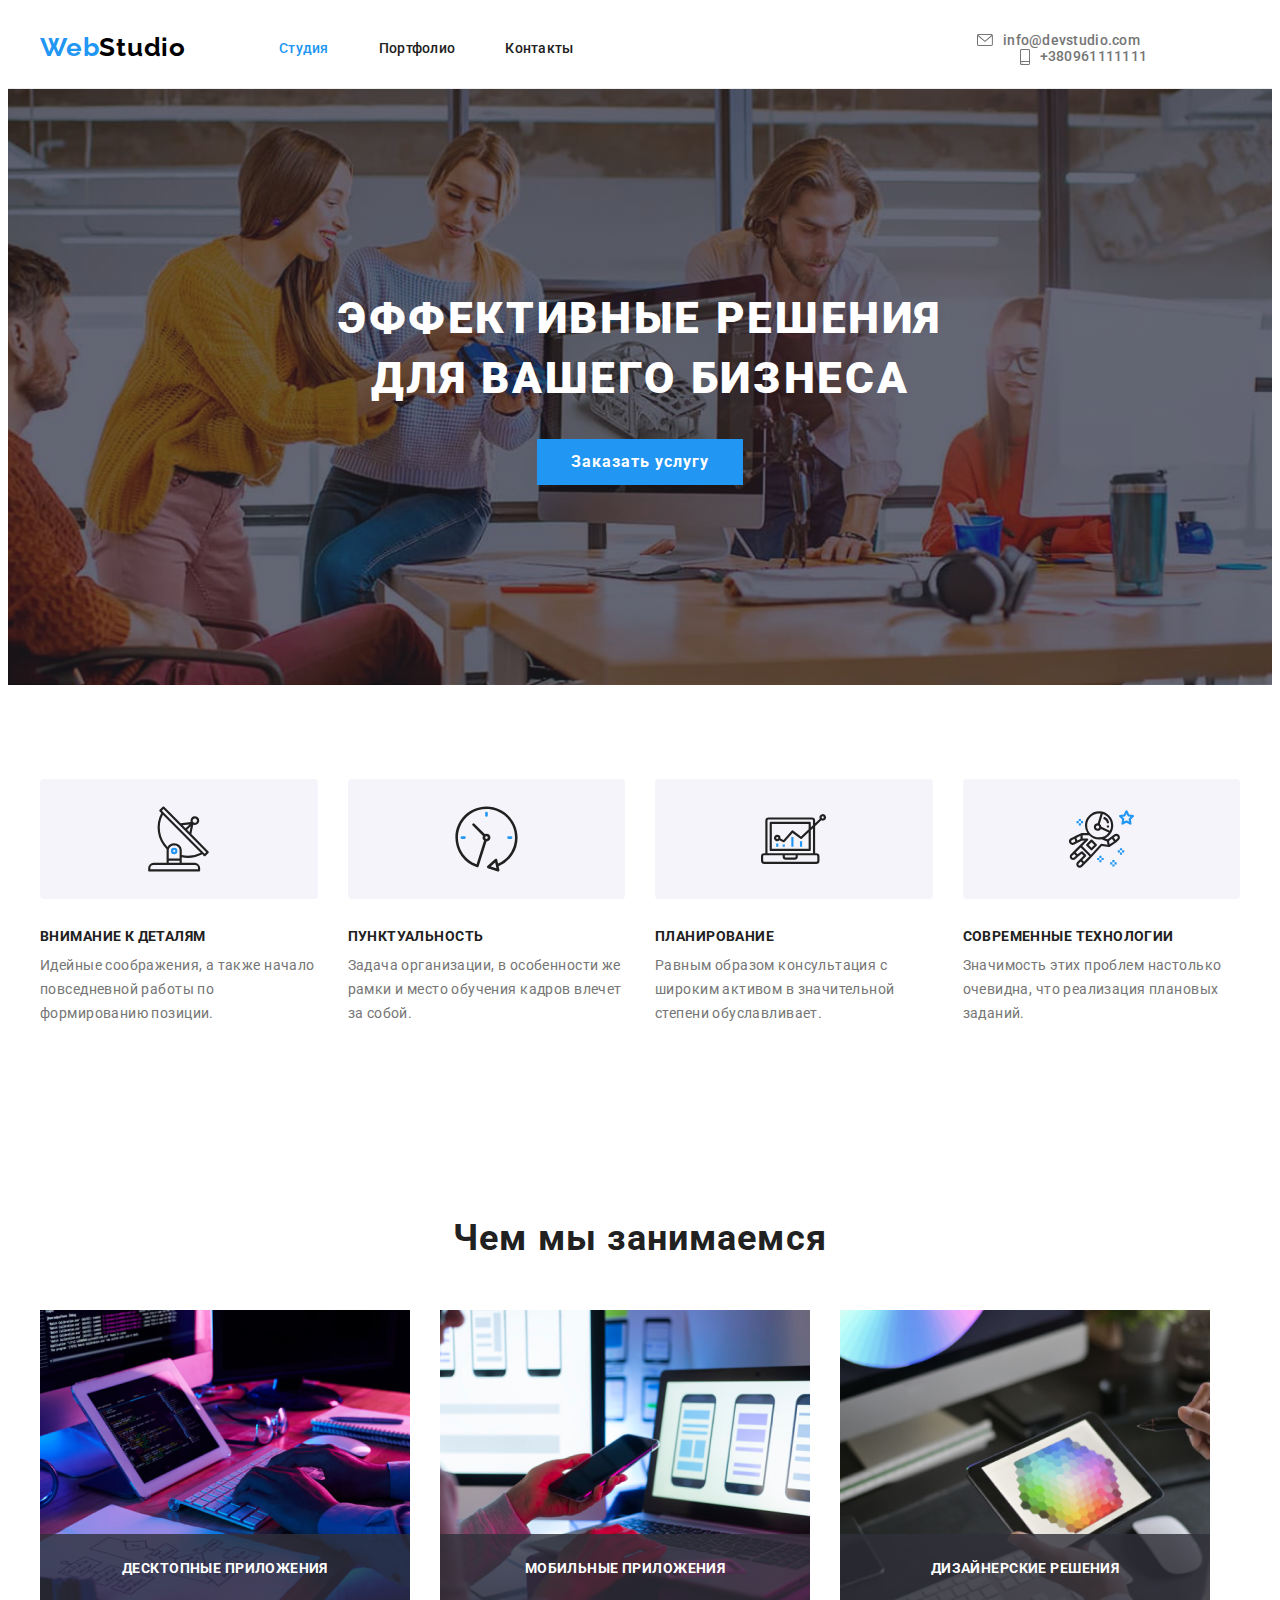
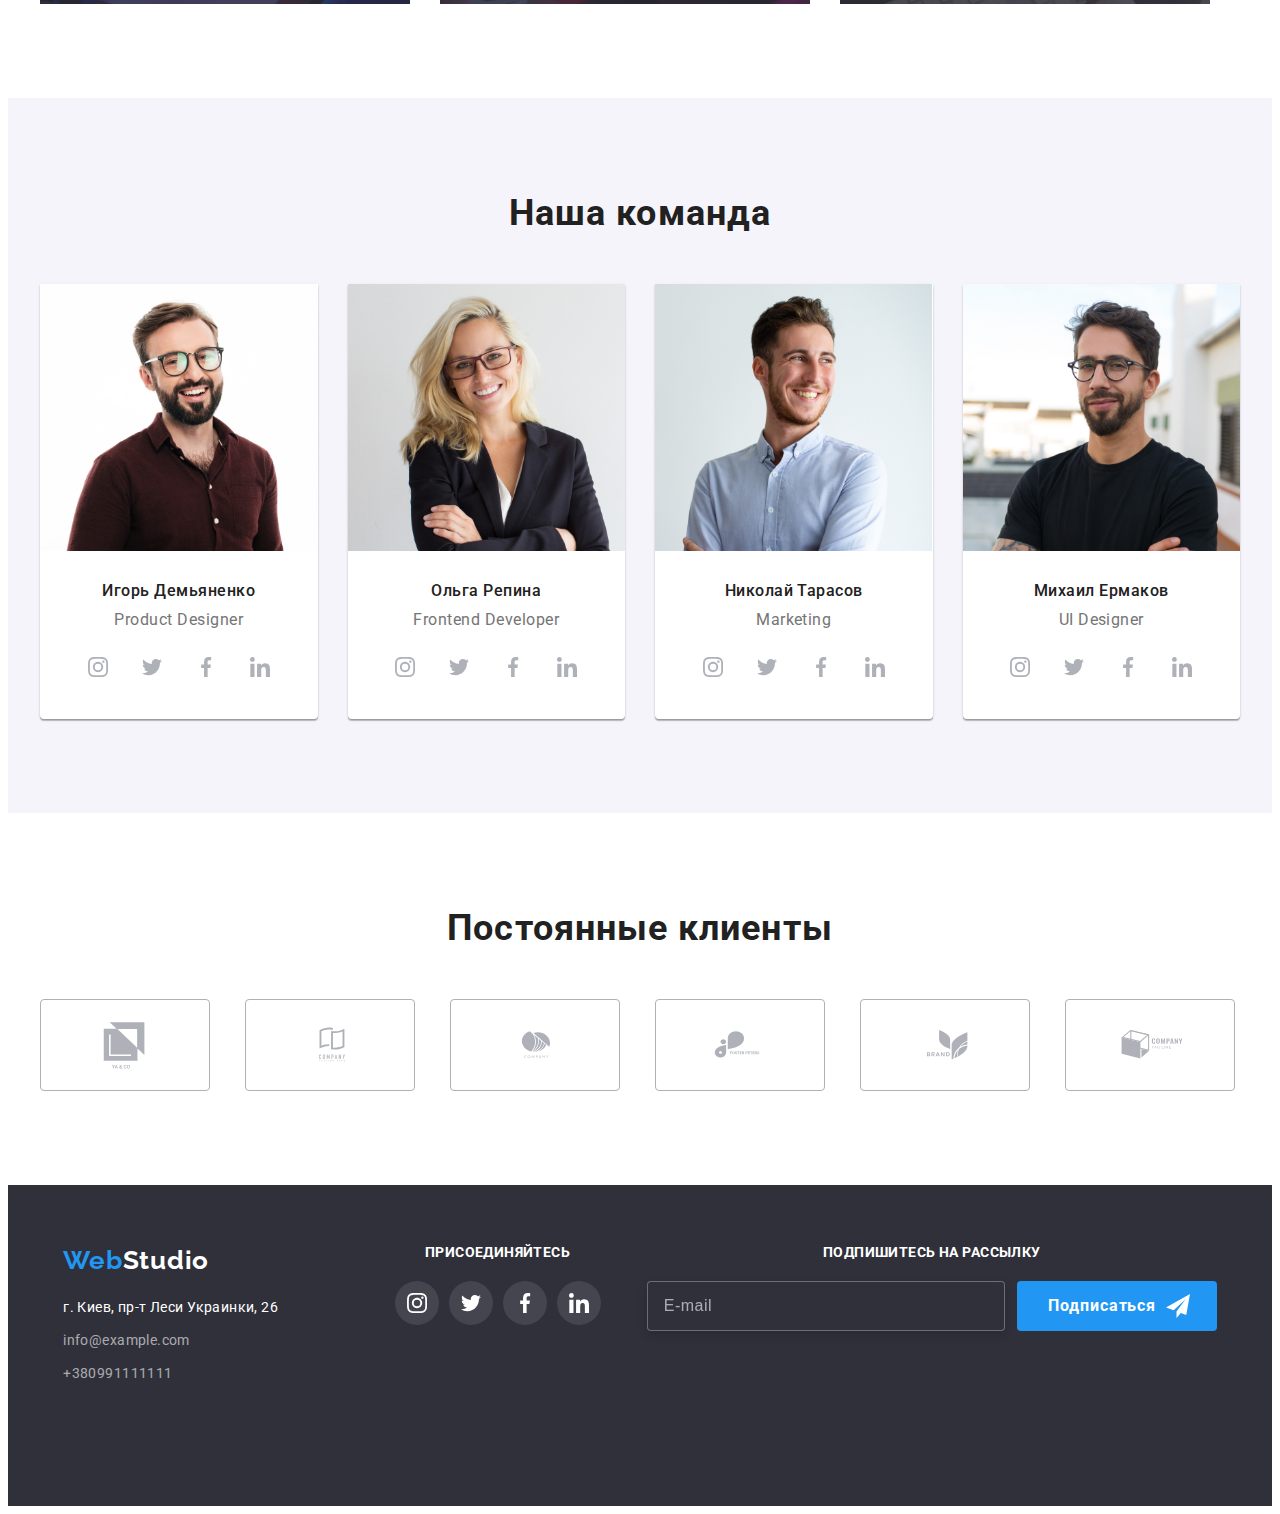
==== index.html @ e8d67838 "Оформлення 8 ДЗ" ====
<!DOCTYPE html>
<html lang="ru">
  <head>
    <meta charset="UTF-8" />
    <meta name="viewport" content="width=device-width, initial-scale=1.0" />
    <meta http-equiv="X-UA-Compatible" content="IE=edge" />
    <meta name="viewport" content="width=device-width, initial-scale=1.0" />
    <title>Document</title>
    <link rel="preconnect" href="https://fonts.googleapis.com" />
    <link rel="preconnect" href="https://fonts.gstatic.com" crossorigin />
    <link
      href="https://fonts.googleapis.com/css2?family=Raleway:wght@700&family=Roboto:wght@500;700;900&display=swap"
      rel="stylesheet"
    />
    <link
      rel="stylesheet"
      href="https://cdnjs.cloudflare.com/ajax/libs/modern-normalize/1.1.0/modern-normalize.min.css"
      integrity="sha512-wpPYUAdjBVSE4KJnH1VR1HeZfpl1ub8YT/NKx4PuQ5NmX2tKuGu6U/JRp5y+Y8XG2tV+wKQpNHVUX03MfMFn9Q=="
      crossorigin="anonymous"
      referrerpolicy="no-referrer"
    />
    <link rel="stylesheet" href="./css/main.min.css" />
  </head>
  <body>
    <!----------------Основная навигация----------------->
    <header class="header">
      <div class="container header__container">
        <nav class="header-navigation">
          <a href="/" class="header-logo"
            >Web<span class="studio-nav">Studio</span></a
          >
          <ul class="list header-list">
            <li class="header-list__item">
              <a class="link header-list__link current" href="./index.html"
                >Студия</a
              >
            </li>
            <li class="header-list__item">
              <a class="link header-list__link" href="./portfolio.html"
                >Портфолио</a
              >
            </li>
            <li class="header-list__item">
              <a class="link header-list__link" href="">Контакты</a>
            </li>
          </ul>
        </nav>
        <ul class="list nav-list">
          <li class="nav-list__item">
            <a class="link nav-list__mail" href="tel:info@devstudio.com">
              <svg class="nav-list__icon" width="16" height="12">
                <use href="./images/icons.svg#icon-envelope"></use>
              </svg>
              info@devstudio.com
            </a>
          </li>
          <li class="nav-list__item">
            <a class="link nav-list__tel" href="mailto:+380961111111">
              <svg class="nav-list__icon" width="10" height="16">
                <use href="./images/icons.svg#icon-smartphone"></use>
              </svg>
              +380961111111</a
            >
          </li>
        </ul>
        <button type="button" class="menu-open__button">
          <svg class="menu__icon" width="40" height="40">
            <use href="./images/icons.svg#icon-menu"></use>
          </svg>
        </button>
      </div>
      <div class="mob-menu is-hidden">
        <div class="container">
          <div class="mob-menu-top">
            <button type="button" class="menu-close__button">
              <svg class="menu-close__icon" width="40" height="40">
                <use href="./images/icons.svg#icon-close"></use>
              </svg>
            </button>
            <ul class="list mob-menu-list">
              <li class="mob-menu__item">
                <a class="link mob-menu__link" href="./index.html">Студия</a>
              </li>
              <li class="mob-menu__item">
                <a class="link mob-menu__link" href="./portfolio.html"
                  >Портфолио</a
                >
              </li>
              <li class="mob-menu__item">
                <a class="link mob-menu__link" href="">Контакты</a>
              </li>
            </ul>
          </div>
          <div class="mob-menu-bottom">
            <ul class="list mob-menu-nav-list">
              <li class="mob-menu-nav__item">
                <a class="link mob-menu-nav__tel" href="mailto:+380961111111">
                  +380961111111</a
                >
              </li>
              <li class="mob-menu-nav__item">
                <a
                  class="link mob-menu-nav__mail"
                  href="tel:info@devstudio.com"
                >
                  info@devstudio.com
                </a>
              </li>
            </ul>
            <ul class="list mob-menu-social-list">
              <li class="mob-menu-social__item">
                <a href="" class="link mob-menu-social__link">Instagram</a>
              </li>
              <li class="mob-menu-social__item">
                <a href="" class="link mob-menu-social__link">Twitter</a>
              </li>
              <li class="mob-menu-social__item">
                <a href="" class="link mob-menu-social__link">Facebook</a>
              </li>
              <li class="mob-menu-social__item">
                <a href="" class="link mob-menu-social__link">LinkedIn</a>
              </li>
            </ul>
          </div>
        </div>
      </div>
    </header>
    <main>
      <!--------------------Первая секция-------------->
      <section class="hero">
        <div class="hero-back__container container">
          <h1 class="hero__title">
            Эффективные решения<br />
            для вашего бизнеса
          </h1>
          <button class="hero__button button" type="button" data-modal-open>
            Заказать услугу
          </button>
        </div>
      </section>
      <!-----------------Вторая секция-------------->
      <section class="features">
        <div class="container features__container">
          <h2 class="visually-hidden">Особенности</h2>
          <ul class="features-list list">
            <li class="features-list__item">
              <div class="features-list__icon-box">
                <svg class="features-list__icon" width="65" height="70">
                  <use href="./images/icons.svg#icon-antenna"></use>
                </svg>
              </div>
              <h3 class="features__title">Внимание к деталям</h3>
              <p class="features__after-title">
                Идейные соображения, а также начало повседневной работы по
                формированию позиции.
              </p>
            </li>
            <li class="features-list__item">
              <div class="features-list__icon-box">
                <svg class="features-list__icon" width="65" height="70">
                  <use href="./images/icons.svg#icon-clock"></use>
                </svg>
              </div>
              <h3 class="features__title">Пунктуальность</h3>
              <p class="features__after-title">
                Задача организации, в особенности же рамки и место обучения
                кадров влечет за собой.
              </p>
            </li>
            <li class="features-list__item">
              <div class="features-list__icon-box">
                <svg class="features-list__icon" width="65" height="70">
                  <use href="./images/icons.svg#icon-diagram"></use>
                </svg>
              </div>
              <h3 class="features__title">Планирование</h3>
              <p class="features__after-title">
                Равным образом консультация с широким активом в значительной
                степени обуславливает.
              </p>
            </li>
            <li class="features-list__item">
              <div class="features-list__icon-box">
                <svg class="features-list__icon" width="65" height="70">
                  <use href="./images/icons.svg#icon-astronaut"></use>
                </svg>
              </div>
              <h3 class="features__title">Современные технологии</h3>
              <p class="features__after-title">
                Значимость этих проблем настолько очевидна, что реализация
                плановых заданий.
              </p>
            </li>
          </ul>
        </div>
      </section>
      <!------------------Третья секция------------->
      <section class="about">
        <div class="container about__container">
          <h2 class="about__title">Чем мы занимаемся</h2>
          <ul class="about-list list">
            <li class="about-list__item">
              <div class="about-list__box">
                <img src="./images/box1.png" alt="пишет код" width="370" />
                <h3 class="about-list__text">Десктопные приложения</h3>
              </div>
            </li>
            <li class="about-list__item">
              <div class="about-list__box">
                <img
                  src="./images/box2.png"
                  alt="мобильное приложение"
                  width="370"
                />
                <h3 class="about-list__text">Мобильные приложения</h3>
              </div>
            </li>
            <li class="about-list__item">
              <div class="about-list__box">
                <img
                  src="./images/box3.png"
                  alt="цветовое оформление"
                  width="370"
                />
                <h3 class="about-list__text">Дизайнерские решения</h3>
              </div>
            </li>
          </ul>
        </div>
      </section>
      <!---------------------Команда------------------->
      <section class="team">
        <div class="container team__container">
          <h2 class="team__title">Наша команда</h2>
          <ul class="team-list list">
            <li class="team-list__item">
              <picture>
                <source
                  srcset="./images/img.jpg 1x, ./images/team/img_2x.jpg 2x"
                  media="(min-width: 1200px)"
                />
                <source
                  srcset="
                    ./images/team/img_tab.jpg    1x,
                    ./images/team/img_tab_2x.jpg 2x
                  "
                  media="(min-width: 768px)"
                />
                <source
                  srcset="
                    ./images/team/img_mob.jpg    1x,
                    ./images/team/img_mob_2x.jpg 2x
                  "
                  media="(min-width: 320px)"
                />
                <img src="./images/img.jpg" alt="Игорь" />
              </picture>
              <h3 class="team-list__title">Игорь Демьяненко</h3>
              <p class="team-list__after-title">Product Designer</p>
              <ul class="team-list__social-list social-list list">
                <li class="social-list__item">
                  <a href="" class="social-list__link">
                    <svg class="social-list__icon" width="20" height="20">
                      <use href="./images/icons.svg#icon-instagram"></use>
                    </svg>
                  </a>
                </li>
                <li class="social-list__item">
                  <a href="" class="social-list__link">
                    <svg class="social-list__icon" width="20" height="20">
                      <use href="./images/icons.svg#icon-twitter"></use>
                    </svg>
                  </a>
                </li>
                <li class="social-list__item">
                  <a href="" class="social-list__link">
                    <svg class="social-list__icon" width="20" height="20">
                      <use href="./images/icons.svg#icon-facebook"></use>
                    </svg>
                  </a>
                </li>
                <li class="social-list__item">
                  <a href="" class="social-list__link">
                    <svg class="social-list__icon" width="20" height="20">
                      <use href="./images/icons.svg#icon-linkedin"></use>
                    </svg>
                  </a>
                </li>
              </ul>
            </li>
            <li class="team-list__item">
              <picture>
                <source
                  srcset="./images/img1.jpg 1x, ./images/team/img1_2x.jpg 2x"
                  media="(min-width: 1200px)"
                />
                <source
                  srcset="
                    ./images/team/img1_tab.jpg    1x,
                    ./images/team/img1_tab_2x.jpg 2x
                  "
                  media="(min-width: 768px)"
                />
                <source
                  srcset="
                    ./images/team/img1_mob.jpg    1x,
                    ./images/team/img1_mob_2x.jpg 2x
                  "
                  media="(min-width: 320px)"
                />
                <img src="./images/img1.jpg" alt="Ольга" />
              </picture>
              <h3 class="team-list__title">Ольга Репина</h3>
              <p class="team-list__after-title">Frontend Developer</p>
              <ul class="team-list__social-list social-list list">
                <li class="social-list__item">
                  <a href="" class="social-list__link">
                    <svg class="social-list__icon" width="20" height="20">
                      <use href="./images/icons.svg#icon-instagram"></use>
                    </svg>
                  </a>
                </li>
                <li class="social-list__item">
                  <a href="" class="social-list__link">
                    <svg class="social-list__icon" width="20" height="20">
                      <use href="./images/icons.svg#icon-twitter"></use>
                    </svg>
                  </a>
                </li>
                <li class="social-list__item">
                  <a href="" class="social-list__link">
                    <svg class="social-list__icon" width="20" height="20">
                      <use href="./images/icons.svg#icon-facebook"></use>
                    </svg>
                  </a>
                </li>
                <li class="social-list__item">
                  <a href="" class="social-list__link">
                    <svg class="social-list__icon" width="20" height="20">
                      <use href="./images/icons.svg#icon-linkedin"></use>
                    </svg>
                  </a>
                </li>
              </ul>
            </li>
            <li class="team-list__item">
              <picture>
                <source
                  srcset="./images/img2.jpg 1x, ./images/team/img2_2x.jpg 2x"
                  media="(min-width: 1200px)"
                />
                <source
                  srcset="
                    ./images/team/img2_tab.jpg    1x,
                    ./images/team/img2_tab_2x.jpg 2x
                  "
                  media="(min-width: 768px)"
                />
                <source
                  srcset="
                    ./images/team/img2_mob.jpg    1x,
                    ./images/team/img2_mob_2x.jpg 2x
                  "
                  media="(min-width: 320px)"
                />
                <img src="./images/img2.jpg" alt="Николай" />
              </picture>
              <h3 class="team-list__title">Николай Тарасов</h3>
              <p class="team-list__after-title">Marketing</p>
              <ul class="team-list__social-list social-list list">
                <li class="social-list__item">
                  <a href="" class="social-list__link">
                    <svg class="social-list__icon" width="20" height="20">
                      <use href="./images/icons.svg#icon-instagram"></use>
                    </svg>
                  </a>
                </li>
                <li class="social-list__item">
                  <a href="" class="social-list__link">
                    <svg class="social-list__icon" width="20" height="20">
                      <use href="./images/icons.svg#icon-twitter"></use>
                    </svg>
                  </a>
                </li>
                <li class="social-list__item">
                  <a href="" class="social-list__link">
                    <svg class="social-list__icon" width="20" height="20">
                      <use href="./images/icons.svg#icon-facebook"></use>
                    </svg>
                  </a>
                </li>
                <li class="social-list__item">
                  <a href="" class="social-list__link">
                    <svg class="social-list__icon" width="20" height="20">
                      <use href="./images/icons.svg#icon-linkedin"></use>
                    </svg>
                  </a>
                </li>
              </ul>
            </li>
            <li class="team-list__item">
              <picture>
                <source
                  srcset="./images/img3.jpg 1x, ./images/team/img3_2x.jpg 2x"
                  media="(min-width: 1200px)"
                />
                <source
                  srcset="
                    ./images/team/img3_tab.jpg    1x,
                    ./images/team/img3_tab_2x.jpg 2x
                  "
                  media="(min-width: 768px)"
                />
                <source
                  srcset="
                    ./images/team/img3_mob.jpg    1x,
                    ./images/team/img3_mob_2x.jpg 2x
                  "
                  media="(min-width: 320px)"
                />
                <img src="./images/img3.jpg" alt="Михаил" />
              </picture>
              <h3 class="team-list__title">Михаил Ермаков</h3>
              <p class="team-list__after-title">UI Designer</p>
              <ul class="team-list__social-list social-list list">
                <li class="social-list__item">
                  <a href="" class="social-list__link">
                    <svg class="social-list__icon" width="20" height="20">
                      <use href="./images/icons.svg#icon-instagram"></use>
                    </svg>
                  </a>
                </li>
                <li class="social-list__item">
                  <a href="" class="social-list__link">
                    <svg class="social-list__icon" width="20" height="20">
                      <use href="./images/icons.svg#icon-twitter"></use>
                    </svg>
                  </a>
                </li>
                <li class="social-list__item">
                  <a href="" class="social-list__link">
                    <svg class="social-list__icon" width="20" height="20">
                      <use href="./images/icons.svg#icon-facebook"></use>
                    </svg>
                  </a>
                </li>
                <li class="social-list__item">
                  <a href="" class="social-list__link">
                    <svg class="social-list__icon" width="20" height="20">
                      <use href="./images/icons.svg#icon-linkedin"></use>
                    </svg>
                  </a>
                </li>
              </ul>
            </li>
          </ul>
        </div>
      </section>
    </main>
    <!------------------------Клиенты---------------------->
    <section class="clients">
      <div class="container clients__container">
        <h2 class="title clients__title">Постоянные клиенты</h2>
        <ul class="clients-list list">
          <li class="clients-list__item">
            <a href="" class="clients-list__link">
              <svg class="clients-list__icon" width="106px" height="60px">
                <use href="./images/icons.svg#icon-client-1"></use>
              </svg>
            </a>
          </li>
          <li class="clients-list__item">
            <a href="" class="clients-list__link">
              <svg class="clients-list__icon" width="106px" height="60px">
                <use href="./images/icons.svg#icon-client-2"></use>
              </svg>
            </a>
          </li>
          <li class="clients-list__item">
            <a href="" class="clients-list__link">
              <svg class="clients-list__icon" width="106px" height="60px">
                <use href="./images/icons.svg#icon-client-3"></use>
              </svg>
            </a>
          </li>
          <li class="clients-list__item">
            <a href="" class="clients-list__link">
              <svg class="clients-list__icon" width="106px" height="60px">
                <use href="./images/icons.svg#icon-client-4"></use>
              </svg>
            </a>
          </li>
          <li class="clients-list__item">
            <a href="" class="clients-list__link">
              <svg class="clients-list__icon" width="106px" height="60px">
                <use href="./images/icons.svg#icon-client-5"></use>
              </svg>
            </a>
          </li>
          <li class="clients-list__item">
            <a href="" class="clients-list__link">
              <svg class="clients-list__icon" width="106px" height="60px">
                <use href="./images/icons.svg#icon-client-6"></use>
              </svg>
            </a>
          </li>
        </ul>
      </div>
    </section>
    <!----------------------Адресс------------------------>
    <footer class="footer">
      <div class="container footer__container">
        <div class="address-box">
          <a href="/" class="footer-logo"
            >Web<span class="footer-studio">Studio</span></a
          >
          <address class="footer-address">
            <ul class="footer-list list">
              <li class="footer-list__item">
                <a
                  class="footer-list__address-link link"
                  href="г.Киев,пртЛесиУкраинки,26"
                >
                  г. Киев, пр-т Леси Украинки, 26</a
                >
              </li>
              <li class="footer-list__item">
                <a class="footer-list__link link" href="info@example.com"
                  >info@example.com</a
                >
              </li>
              <li class="footer-list__item">
                <a class="footer-list__link link" href="+380991111111"
                  >+380991111111</a
                >
              </li>
            </ul>
          </address>
        </div>
        <div class="join-box">
          <h2 class="join-box__title">присоединяйтесь</h2>
          <ul class="join-box-list list">
            <li class="join-box__item">
              <a href="" class="join-box__link">
                <svg class="join-box__icon" width="20" height="20">
                  <use href="./images/icons.svg#icon-instagram"></use>
                </svg>
              </a>
            </li>
            <li class="join-box__item">
              <a href="" class="join-box__link">
                <svg class="join-box__icon" width="20" height="20">
                  <use href="./images/icons.svg#icon-twitter"></use>
                </svg>
              </a>
            </li>
            <li class="join-box__item">
              <a href="" class="join-box__link">
                <svg class="join-box__icon" width="20" height="20">
                  <use href="./images/icons.svg#icon-facebook"></use>
                </svg>
              </a>
            </li>
            <li class="join-box__item">
              <a href="" class="join-box__link">
                <svg class="join-box__icon" width="20" height="20">
                  <use href="./images/icons.svg#icon-linkedin"></use>
                </svg>
              </a>
            </li>
          </ul>
        </div>
        <div class="sign-box">
          <h2 class="sign-box__title">Подпишитесь на рассылку</h2>
          <form action="#" class="sign-box__form">
            <input
              type="email"
              name="user-email"
              class="sign-box__input"
              placeholder="E-mail"
            />
            <button type="submit" class="button sign-box__button">
              Подписаться
              <svg class="sign-box__icon" width="24" height="24">
                <use href="./images/icons.svg#icon-icon-send"></use>
              </svg>
            </button>
          </form>
        </div>
      </div>
    </footer>
    <div class="backdrop is-hidden" data-modal>
      <div class="modal">
        <button type="button" class="modal-close__button" data-modal-close>
          <svg class="modal-close__icon" width="18" height="18">
            <use href="./images/icons.svg#icon-close"></use>
          </svg>
        </button>
        <p class="modal__title">Оставьте свои данные, мы вам перезвоним</p>
        <form action="#" class="modal__form">
          <div class="modal__field">
            <label for="name">Имя</label>
            <div class="modal__input-wrap">
              <input
                type="text"
                name="user-name"
                id="name"
                class="modal__input"
              />
              <svg class="modal__icon" width="18" height="18">
                <use href="./images/icons.svg#icon-person-black"></use>
              </svg>
            </div>
          </div>

          <div class="modal__field">
            <label for="tel">Телефон</label>
            <div class="modal__input-wrap">
              <input type="tel" name="user-tel" id="tel" class="modal__input" />
              <svg class="modal__icon" width="18" height="18">
                <use href="./images/icons.svg#icon-email-black"></use>
              </svg>
            </div>
          </div>

          <div class="modal__field">
            <label for="email">Почта</label>
            <div class="modal__input-wrap">
              <input
                type="email"
                name="user-email"
                id="email"
                class="modal__input"
              />
              <svg class="modal__icon" width="18" height="18">
                <use href="./images/icons.svg#icon-phone-black"></use>
              </svg>
            </div>
          </div>

          <div class="modal__field">
            <label for="comment" class="modal__text">Комментарий</label>
            <textarea
              name="comment"
              id="comment"
              class="modal__comment"
              placeholder="Введите текст"
            ></textarea>
          </div>

          <div class="policy-box">
            <input
              type="checkbox"
              name="policy"
              id="policy"
              class="policy-box__check visually-hidden"
            />
            <label for="policy" class="policy-box__text"
              ><span class="policy-box__item">
                <svg class="policy-box__icon" width="11" height="8">
                  <use href="./images/icons.svg#icon-check"></use>
                </svg>
              </span>
              Соглашаюсь с рассылкой и принимаю&nbsp;<span
                class="policy-condition"
              >
                <a href="" class="policy-box__link" target="blank">
                  Условия договора</a
                ></span
              ></label
            >
          </div>
          <button type="submit" class="button modal-send__button">
            Отправить
          </button>
        </form>
      </div>
    </div>
    <script src="./js/modal.js"></script>
    <script src="./js/menu.js"></script>
  </body>
</html>
---- css/main.min.css ----
:root{--main-title-color: #ffffff;--second-title-color: #212121;--main-text-color: #757575;--second-text-color: #2196f3;--third-text-color: rgba(255, 255, 255, 0.6);--main-btn-color: #ffffff;--second-btn-color: #212121;--header-text-color: #212121;--header-logo-text-color: #2196f3;--second-logo-text-color: #000000;--third-logo-text-color: #ffffff;--accent-color: #2196f3;--background-btn-color: #f5f4fa;--background-color: #2f303a}p,h1,h2,h3,h4,h5,h6{margin:0}ul{margin:0;padding:0}button{cursor:pointer}img{display:block;max-width:100%;height:auto}body{font-family:"Roboto", sans-serif;color:var(--main-text-color)}.list{list-style:none}.link{text-decoration:none}.container{width:100%;padding-left:15px;padding-right:15px;margin:0 auto}@media screen and (min-width: 480px){.container{width:480px}}@media screen and (min-width: 768px){.container{width:768px}}@media screen and (min-width: 1200px){.container{width:1200px}}.header{background-color:#ffffff;border-bottom:1px solid #ececec}.header-list{display:none}@media screen and (min-width: 768px){.header-list{display:flex;align-items:center}}@media screen and (min-width: 1200px){.header-list{display:flex;align-items:center}}.nav-list{display:none}@media screen and (min-width: 768px){.nav-list{display:flex;flex-direction:column;margin-right:84px}}@media screen and (min-width: 1200px){.nav-list{display:flex;align-items:center;margin-left:auto;margin-right:50px}}.header__container{display:flex;align-items:center}.header-navigation{display:flex;align-items:center}.header-logo{padding-right:93px;padding-top:24px;padding-bottom:25px}.header-logo{font-family:Raleway;font-weight:700;font-size:26px;line-height:1.19;letter-spacing:0.03em;color:var(--header-logo-text-color);text-decoration:none}.header-logo:focus,.header-logo:hover{color:var(--accent-color)}.header-list__item:not(:last-child){padding-right:50px}.studio-nav{color:var(--second-logo-text-color)}.header-list__link{position:relative;font-weight:500;font-size:14px;line-height:1.14;letter-spacing:0.02em;color:var(--header-text-color);transition:color 250ms cubic-bezier(0.4, 0, 0.2, 1)}.header-list__link:hover,.header-list__link:focus{color:var(--accent-color)}.header-list__link.current::after{content:"";position:absolute;left:0;bottom:0;margin-bottom:-32px;display:block;width:100%;height:4px;background-color:var(--accent-color);border-radius:2px;opacity:0;transition:opacity 250ms cubic-bezier(0.4, 0, 0.2, 1)}.header-list__link.current:hover::after{opacity:1}.current{color:var(--accent-color)}.current::after{color:var(--accent-color)}.nav-list__icon{fill:currentColor;margin-right:10px}.nav-list__mail{display:flex;align-items:center;padding-right:50px;font-weight:500;font-size:14px;line-height:1.33;letter-spacing:0.02em;color:var(--main-text-color);transition:color 250ms cubic-bezier(0.4, 0, 0.2, 1)}.nav-list__mail:hover,.nav-list__mail:focus{color:var(--accent-color)}.nav-list__tel{display:flex;align-items:center;font-weight:500;font-size:14px;line-height:1.14;letter-spacing:0.02em;color:var(--main-text-color);transition:color 250ms cubic-bezier(0.4, 0, 0.2, 1)}.nav-list__tel:hover,.nav-list__tel:focus{color:var(--accent-color)}.mob-menu{position:fixed;background-color:#ffffff;box-shadow:0px 4px 8px rgba(0,0,0,0.04),0px 2px 4px rgba(0,0,0,0.08),0px 1px 3px rgba(0,0,0,0.16);top:0;width:100vw;height:100vh;padding-top:21px;padding-bottom:48px;font-weight:500;font-size:40px;line-height:1.17;letter-spacing:0.02em;color:#212121}.mob-menu .container{height:100%;display:flex;flex-direction:column;justify-content:space-between}@media screen and (min-width: 768px){.mob-menu{display:none}}.menu-open__button{margin-left:auto;background-color:transparent;border:none;transition:fill 250ms cubic-bezier(0.4, 0, 0.2, 1)}.menu-open__button:hover,.menu-open__button:focus{fill:var(--accent-color)}@media screen and (min-width: 768px){.menu-open__button{display:none}}.menu-close__button{height:18.67px;display:block;margin-left:auto;margin-bottom:10px;background-color:transparent;border:none;transition:fill 250ms cubic-bezier(0.4, 0, 0.2, 1)}.menu-close__button:hover,.menu-close__button:focus{fill:var(--accent-color)}.mob-menu__item:not(:last-child){margin-bottom:32px}.mob-menu__link:active{color:var(--accent-color)}.mob-menu__link{color:currentColor;color:#212121}.mob-menu__link:hover{color:var(--accent-color)}.menu-close__icon{position:absolute;top:15px;right:15px}.mob-menu-nav__tel{font-weight:500;font-size:34px;line-height:1.17;letter-spacing:0.02em;color:var(--accent-color)}.mob-menu-nav__mail{font-weight:500;font-size:24px;line-height:1.17;letter-spacing:0.02em;color:var(--main-text-color)}.mob-menu-nav__item:not(:last-child){margin-bottom:32px}.mob-menu-social-list{display:flex}.mob-menu-social__link{font-weight:500;font-size:18px;line-height:1.22;letter-spacing:0.02em;color:var(--accent-color);border-right:1px solid rgba(33,33,33,0.2)}.hero{max-width:1600px;margin-left:auto;margin-right:auto;background-image:linear-gradient(to right, rgba(47,48,58,0.4), rgba(47,48,58,0.4)),url(../images/header/header_mob.jpg);background-repeat:no-repeat;background-position:center;background-size:cover;background-color:var(--background-color);padding-top:118px;padding-bottom:118px}@media (min-device-pixel-ratio: 2), (min-resolution: 192dpi), (min-resolution: 2dppx){.hero{background-image:linear-gradient(to right, rgba(47,48,58,0.4), rgba(47,48,58,0.4)),url(../images/header/header_mob_2x.jpg)}}@media screen and (min-width: 768px){.hero{background-image:linear-gradient(to right, rgba(47,48,58,0.4), rgba(47,48,58,0.4)),url(../images/header/header_tab.jpg)}}@media screen and (min-width: 768px) and (min-device-pixel-ratio: 2), screen and (min-width: 768px) and (min-resolution: 192dpi), screen and (min-width: 768px) and (min-resolution: 2dppx){.hero{background-image:linear-gradient(to right, rgba(47,48,58,0.4), rgba(47,48,58,0.4)),url(../images/header/header_tab_2x.jpg)}}@media screen and (min-width: 1200px){.hero{padding-top:200px;padding-bottom:200px;background-image:linear-gradient(to right, rgba(47,48,58,0.4), rgba(47,48,58,0.4)),url(../images/header/header.jpg)}}@media screen and (min-width: 1200px) and (min-device-pixel-ratio: 2), screen and (min-width: 1200px) and (min-resolution: 192dpi), screen and (min-width: 1200px) and (min-resolution: 2dppx){.hero{background-image:linear-gradient(to right, rgba(47,48,58,0.4), rgba(47,48,58,0.4)),url(../images/header/header_2x.jpg)}}.hero__title{font-weight:900;font-size:44px;line-height:1.36;text-align:center;letter-spacing:0.06em;text-transform:uppercase;color:var(--main-title-color);margin-bottom:30px;margin:0 auto;padding-bottom:30px}@media screen and (max-width: 1200px){.hero__title{font-size:26px;line-height:1.62}}.hero-back__container{max-width:1600px;margin-left:auto;margin-right:auto;text-align:center;letter-spacing:0.06em}.button{font-family:inherit;font-weight:700;font-size:16px;line-height:1.87;align-items:center;text-align:center;letter-spacing:0.06em;color:var(--main-btn-color);cursor:pointer;border-radius:4px solid var(--accent-color);border-color:transparent;padding-top:6px;padding-bottom:6px;padding-left:32px;padding-right:32px}.button:hover,.button:focus{color:var(--main-btn-color);background-color:var(--accent-color);box-shadow:0px 4px 4px rgba(0,0,0,0.15);border-radius:4px}.hero__button{color:var(--main-btn-color);background-color:var(--accent-color);border-radius:4px solid var(--accent-color)}.features{padding-top:60px;padding-bottom:60px}@media screen and (min-width: 1200px){.features{padding-top:94px;padding-bottom:94px}}.features__container{display:flex}.visually-hidden{position:absolute;overflow:hidden;clip:rect(0 0 0 0);height:1px;width:1px;margin:-1px;padding:0;border:0}.features-list{margin:0 auto}@media screen and (min-width: 768px){.features-list{display:flex;flex-wrap:wrap;margin-left:-30px}}@media screen and (min-width: 768px){.features-list__item{flex-basis:calc(100% / 2 - 30px);margin-left:30px}}@media screen and (min-width: 1200px){.features-list__item{flex-basis:calc(100% / 4 - 30px)}}.features-list__icon-box{height:120px;background-color:#f5f4fa;border-radius:4px;margin-bottom:30px;display:flex;align-items:center;justify-content:center}.features__title{font-weight:700;font-size:14px;line-height:1.14;letter-spacing:0.03em;text-transform:uppercase;color:var(--second-title-color);margin-bottom:10px}@media screen and (max-width: 480px){.features__title{justify-content:center;display:flex}}.features__after-title{display:flex;justify-content:center;height:75px;font-weight:400;font-size:14px;line-height:1.71;letter-spacing:0.03em;color:var(--main-text-color)}.about{padding-bottom:94px;padding-top:94px}@media screen and (max-width: 1199.5px){.about{display:none}}.about__title{font-weight:700;font-size:36px;line-height:1.17;text-align:center;letter-spacing:0.03em;color:var(--second-title-color);padding-bottom:50px}.about-list{display:flex}.about-list__item{display:block;max-width:100%;height:auto}.about-list__item:not(:last-child){margin-right:30px;max-width:370px}.about-list__box{position:relative}.about-list__text{position:absolute;font-weight:700;font-size:14px;line-height:1.14;text-align:center;letter-spacing:0.03em;text-transform:uppercase;color:var(--main-title-color);bottom:0;left:0;display:flex;align-items:center;justify-content:center;background:rgba(47,48,58,0.8);width:370px;height:70px}.team{background-color:#f5f4fa;padding-top:60px;padding-bottom:60px}@media screen and (min-width: 1200px){.team{padding-top:94px;padding-bottom:94px}}.team__title{font-weight:700;font-size:36px;line-height:1.17;text-align:center;letter-spacing:0.03em;color:var(--second-title-color);margin-bottom:50px}@media screen and (max-width: 1200px){.team__title{font-size:28px;line-height:1.18}}.team-list{justify-content:space-between;border-radius:0px 0px 4px 4px;margin-bottom:-30px}@media screen and (min-width: 768px){.team-list{display:flex;flex-wrap:wrap;margin-left:-30px}}.team-list__item{background-color:white;box-shadow:0px 1px 3px rgba(0,0,0,0.12),0px 1px 1px rgba(0,0,0,0.14),0px 2px 1px rgba(0,0,0,0.2);border-radius:0px 0px 4px 4px;margin-bottom:30px}@media screen and (min-width: 768px){.team-list__item{flex-basis:calc(100% / 2 - 30px);margin-left:30px}}@media screen and (min-width: 1200px){.team-list__item{flex-basis:calc(100% / 4 - 30px)}}.team-list__title{font-weight:500;font-size:16px;line-height:1.19;text-align:center;letter-spacing:0.03em;color:var(--second-title-color);padding-top:30px;padding-bottom:10px}.team-list__after-title{font-weight:400;font-size:16px;line-height:1.19;text-align:center;letter-spacing:0.03em;color:var(--main-text-color);margin-bottom:16px}.team-list__social-list{display:flex;justify-content:center;padding-bottom:30px}.social-list__item{height:44px;width:44px}.social-list__item+.social-list__item{margin-left:10px}.social-list__link{height:100%;width:100%;border-radius:50%;display:flex;align-items:center;justify-content:center;color:#afb1b8;transition:color 250ms cubic-bezier(0.4, 0, 0.2, 1),background-color 250ms cubic-bezier(0.4, 0, 0.2, 1)}.social-list__link:hover,.social-list__link:focus{background-color:var(--accent-color);color:var(--main-btn-color)}.social-list__icon{fill:currentColor}.clients{padding-top:60px;padding-bottom:60px}@media screen and (min-width: 1200px){.clients{padding-top:94px;padding-bottom:94px}}.clients__title{font-weight:700;font-size:36px;line-height:1.17;text-align:center;letter-spacing:0.03em;color:var(--second-title-color);margin-bottom:50px}@media screen and (max-width: 1200px){.clients__title{font-size:22px;line-height:1.18}}@media screen and (min-width: 320px){.clients-list{display:flex;flex-wrap:wrap;align-items:center;margin-left:-30px;margin-bottom:-30px}}@media screen and (min-width: 768px){.clients-list{display:flex;flex-wrap:wrap;align-items:center;margin-left:-30px}}@media screen and (min-width: 1200px){.clients-list{display:flex;align-items:center;justify-content:space-between;margin-left:-30px}}.clients-list__link{display:flex;height:92px;align-items:center;justify-content:center;box-sizing:border-box;border:1px solid #afb1b8;border-radius:4px;transition:border-color 250ms cubic-bezier(0.4, 0, 0.2, 1),fill 250ms cubic-bezier(0.4, 0, 0.2, 1)}.clients-list__link:hover{border-color:var(--accent-color)}@media screen and (min-width: 1200px){.clients-list__link{width:170px}}@media screen and (min-width: 320px){.clients-list__item{flex-basis:calc(100% / 2 - 30px);margin-left:30px;margin-bottom:30px}}@media screen and (min-width: 768px){.clients-list__item{flex-basis:calc(100% / 3 - 30px);margin-left:30px;margin-bottom:30px}}@media screen and (min-width: 1200px){.clients-list__item{flex-basis:calc(100% / 6 - 30px);margin-left:30px}}.clients-list__icon{fill:#afb1b8}.clients-list__link:hover .clients-list__icon{fill:var(--accent-color)}.footer{background-color:var(--background-color);padding-top:60px;padding-bottom:60px}.footer__container{display:flex;flex-direction:row;flex-wrap:wrap;justify-content:space-around;align-items:flex-start;text-align:center}.address-box{margin-right:70px;margin-bottom:60px;text-align:center}.footer-logo{display:flex;font-family:Raleway;font-weight:700;font-size:26px;line-height:1.19;letter-spacing:0.03em;color:var(--header-logo-text-color);text-decoration:none;margin-bottom:20px}.footer-logo:focus,.footer-logo:hover{color:var(--accent-color)}.footer-studio{color:var(--third-logo-text-color)}.footer-list__item:not(:last-child){margin-bottom:9px}.footer-list__address-link{display:flex;font-style:normal;font-weight:400;font-size:14px;line-height:1.71;letter-spacing:0.03em;color:var(--main-title-color);transition:color 250ms cubic-bezier(0.4, 0, 0.2, 1)}.footer-list__address-link:focus,.footer-list__address-link:hover{color:var(--accent-color)}.footer-list__link{display:flex;font-style:normal;font-weight:400;font-size:14px;line-height:1.71;letter-spacing:0.03em;color:var(--third-text-color);transition:color 250ms cubic-bezier(0.4, 0, 0.2, 1)}.footer-list__link:focus,.footer-list__link:hover{color:var(--accent-color)}.sign-box__title{font-weight:700;font-size:14px;line-height:1.14;letter-spacing:0.03em;text-transform:uppercase;color:var(--main-title-color);margin-bottom:20px}.sign-box__button{display:flex;width:200px;height:50px;background:var(--accent-color);border-radius:4px;padding-left:29px;padding-right:13px;margin-left:auto;margin-right:auto}.sign-box__button:hover,.sign-box__button:focus{box-shadow:0px 4px 4px rgba(0,0,0,0.15)}.sign-box__input{width:100%;height:50px;background:#2f303a;padding:15px 16px;margin-right:12px;margin-bottom:20px;color:rgba(255,255,255,0.3);border:1px solid rgba(255,255,255,0.3);box-sizing:border-box;filter:drop-shadow(0px 4px 4px rgba(0,0,0,0.15));border-radius:4px}.sign-box__input:focus{border-color:var(--accent-color)}@media screen and (min-width: 1200px){.sign-box__input{width:358px;margin-bottom:0}}.sign-box__form{display:flex;align-items:center;flex-wrap:wrap;align-items:center}.sign-box__input::placeholder{font-weight:400;font-size:16px;line-height:1.25;display:flex;align-items:center;letter-spacing:0.03em;color:rgba(255,255,255,0.6)}.sign-box__icon{margin-left:10px}.backdrop{position:fixed;top:0;left:0;width:100vw;height:100vh;background-color:rgba(0,0,0,0.2);transition:opacity 250ms, visibility 250ms}.modal{position:absolute;top:50%;left:50%;transform:translate(-50%, -50%);transition:transform 250ms;width:528px;min-height:581px;background-color:#ffffff;border-radius:4px;padding-top:40px;padding-left:41px;padding-right:39px;padding-bottom:40px}.backdrop.is-hidden .modal{transform:scale(1.5);transition:transform 250ms}.modal-close__button{width:30px;height:30px;background-color:transparent;border:1px solid rgba(0,0,0,0.1);border-radius:50%;position:absolute;top:8px;right:8px;display:flex;align-items:center;justify-content:center;transition:fill 250ms cubic-bezier(0.4, 0, 0.2, 1);transition:border-color 250ms cubic-bezier(0.4, 0, 0.2, 1)}.modal-close__button:focus,.modal-close__button:hover{border-color:var(--accent-color)}.modal-close__button:focus .modal-close__icon,.modal-close__button:hover .modal-close__icon{fill:var(--accent-color)}.is-hidden{visibility:hidden;opacity:0;pointer-events:none}.modal__title{font-weight:700;font-size:20px;line-height:1.15;text-align:center;letter-spacing:0.03em;color:var(--second-btn-color);text-align:center;margin-bottom:30px}.modal__input{width:100%;height:40px;border:1px solid rgba(33,33,33,0.2);border-radius:4px;box-sizing:border-box;color:var(--main-text-color);padding-left:42px;padding-bottom:12px;padding-top:12px;font-weight:400;font-size:12px;line-height:1.17;letter-spacing:0.01em;outline:none;transition:border-color 250ms cubic-bezier(0.4, 0, 0.2, 1)}.modal__input:focus{border-color:var(--accent-color)}.modal__input:focus+.modal__icon{fill:var(--accent-color)}.modal__field{display:flex;flex-direction:column;margin-bottom:10px}.modal__field:nth-child(4){margin-bottom:20px}.modal__field label{margin-bottom:4px;font-weight:400;font-size:12px;line-height:1.17;letter-spacing:0.01em;color:var(--main-text-color)}.modal-send__button{width:200px;height:50px;color:var(--main-btn-color);background:var(--accent-color);border-radius:4px;display:block;margin:0 auto;margin-top:30px}.modal-send__button:hover,.modal-send__button:focus{box-shadow:0px 4px 4px rgba(0,0,0,0.15)}.modal__input-wrap{position:relative}.modal__comment{padding:16px 12px;width:100%;height:120px;border:1px solid rgba(33,33,33,0.2);border-radius:4px;resize:none;outline:none}.modal__comment:focus{border-color:var(--accent-color)}.modal__comment::placeholder{font-weight:400;font-size:12px;line-height:1.17;letter-spacing:0.01em;color:rgba(117,117,117,0.5)}.modal__icon{position:absolute;left:12px;top:50%;transform:translateY(-50%);transition:fill 250ms cubic-bezier(0.4, 0, 0.2, 1)}.policy-box{display:flex;align-items:center;justify-content:center}.policy-box__text{font-weight:400;font-size:14px;line-height:1.71;letter-spacing:0.03em;color:var(--main-text-color);display:flex;align-items:center;justify-content:center}.policy-box__item{width:16px;height:15px;border:2px solid #000000;border-radius:2px;margin-right:7px;display:flex;align-items:center;justify-content:center}.policy-box__link{color:var(--accent-color);text-decoration:underline}.policy-box__check:checked+.policy-box__text .policy-box__item{background-color:var(--accent-color);border:none}.join-box{margin-bottom:60px}.join-box__title{color:var(--main-title-color);font-weight:700;font-size:14px;line-height:1.14;letter-spacing:0.03em;text-transform:uppercase;margin-bottom:20px}.join-box__link{height:100%;width:100%;background-color:rgba(255,255,255,0.1);border-radius:50%;display:flex;align-items:center;justify-content:center;transition:background-color 250ms cubic-bezier(0.4, 0, 0.2, 1)}.join-box__link:hover,.join-box__link:focus{background-color:var(--accent-color)}.join-box__item{height:44px;width:44px}.join-box-list{display:flex;justify-content:space-between;border-radius:0px 0px 4px 4px}.join-box__item+.join-box__item{margin-left:10px}.join-box__icon{fill:var(--main-btn-color)}.portfolio__filter{padding-top:60px;padding-bottom:60px}@media screen and (min-width: 1200px){.portfolio__filter{padding-top:94px;padding-bottom:94px}}@media screen and (max-width: 768px){.filter__list{display:flex;flex-wrap:wrap;margin-left:-8px;justify-content:start;margin-bottom:40px}}@media screen and (min-width: 768px){.filter__list{display:flex;justify-content:center;margin-bottom:56px}}.filter__item:nth-child(-n+3){margin-bottom:15px}.filter__item:not(:last-child){margin-right:8px}.filter__item:hover{display:flex;border-radius:4px;box-shadow:0px 3px 1px rgba(0,0,0,0.1),0px 1px 2px rgba(0,0,0,0.08),0px 2px 2px rgba(0,0,0,0.12);border-style:none}.filter__btn{font-family:inherit;font-weight:500;font-size:16px;line-height:1.62;text-align:center;border-radius:4px;letter-spacing:0.03em;color:var(--second-btn-color);cursor:pointer;transition:background-color 250ms cubic-bezier(0.4, 0, 0.2, 1)}.filter__btn:focus,.filter__btn:hover{background-color:var(--accent-color)}.portfolio-list__link:hover{box-shadow:0px 1px 1px rgba(0,0,0,0.12),0px 4px 4px rgba(0,0,0,0.06),1px 4px 6px rgba(0,0,0,0.16);background:#ffffff;cursor:pointer}.portfolio-list__description{padding-top:20px;padding-right:24px;padding-bottom:20px;padding-left:24px;border-bottom:1px solid #eeeeee;border-right:1px solid #eeeeee;border-left:1px solid #eeeeee;box-sizing:border-box}@media screen and (min-width: 768px) and (max-width: 1199.5px){.portfolio-list__description{flex-grow:1}}.portfolio-list__text{font-family:inherit;font-weight:700;font-size:18px;line-height:2;letter-spacing:0.06em;color:var(--second-title-color);text-decoration:none}.portfolio-list__after-text{font-family:inherit;font-weight:normal;font-size:16px;line-height:1.87;letter-spacing:0.03em;color:var(--main-text-color)}.portfolio-list{margin-bottom:-30px}@media screen and (min-width: 768px){.portfolio-list{display:flex;flex-wrap:wrap;margin-left:-30px}}.portfolio-list__item{margin-bottom:30px}@media screen and (min-width: 768px){.portfolio-list__item{flex-basis:calc(100% / 2 - 30px);margin-left:30px;margin-right:0;margin-bottom:30px}}@media screen and (min-width: 1200px){.portfolio-list__item{flex-basis:calc((100% - 3 * 30px) / 3);margin-left:30px;margin-right:0;margin-bottom:30px}}.portfolio-list__link:hover .portfolio-list__top-text{transform:translateY(0)}.portfolio-list__link{display:block;transition:transform 250ms cubic-bezier(0.4, 0, 0.2, 1)}@media screen and (min-width: 768px) and (max-width: 1199.5px){.portfolio-list__link{display:flex;flex-direction:column;height:100%}}.portfolio-list__wrap{position:relative;overflow:hidden}.portfolio-list__link:nth-child(3n+1){margin-left:0px}.portfolio-list__top-text{position:absolute;top:0;left:0;background-color:rgba(33,150,243,0.9);padding:63px 24px 63px 24px;font-weight:400;font-size:18px;line-height:1.56;letter-spacing:0.03em;color:#ffffff;height:100%;transform:translateY(101%);transition:transform 250ms cubic-bezier(0.4, 0, 0.2, 1)}
/*# sourceMappingURL=main.min.css.map */
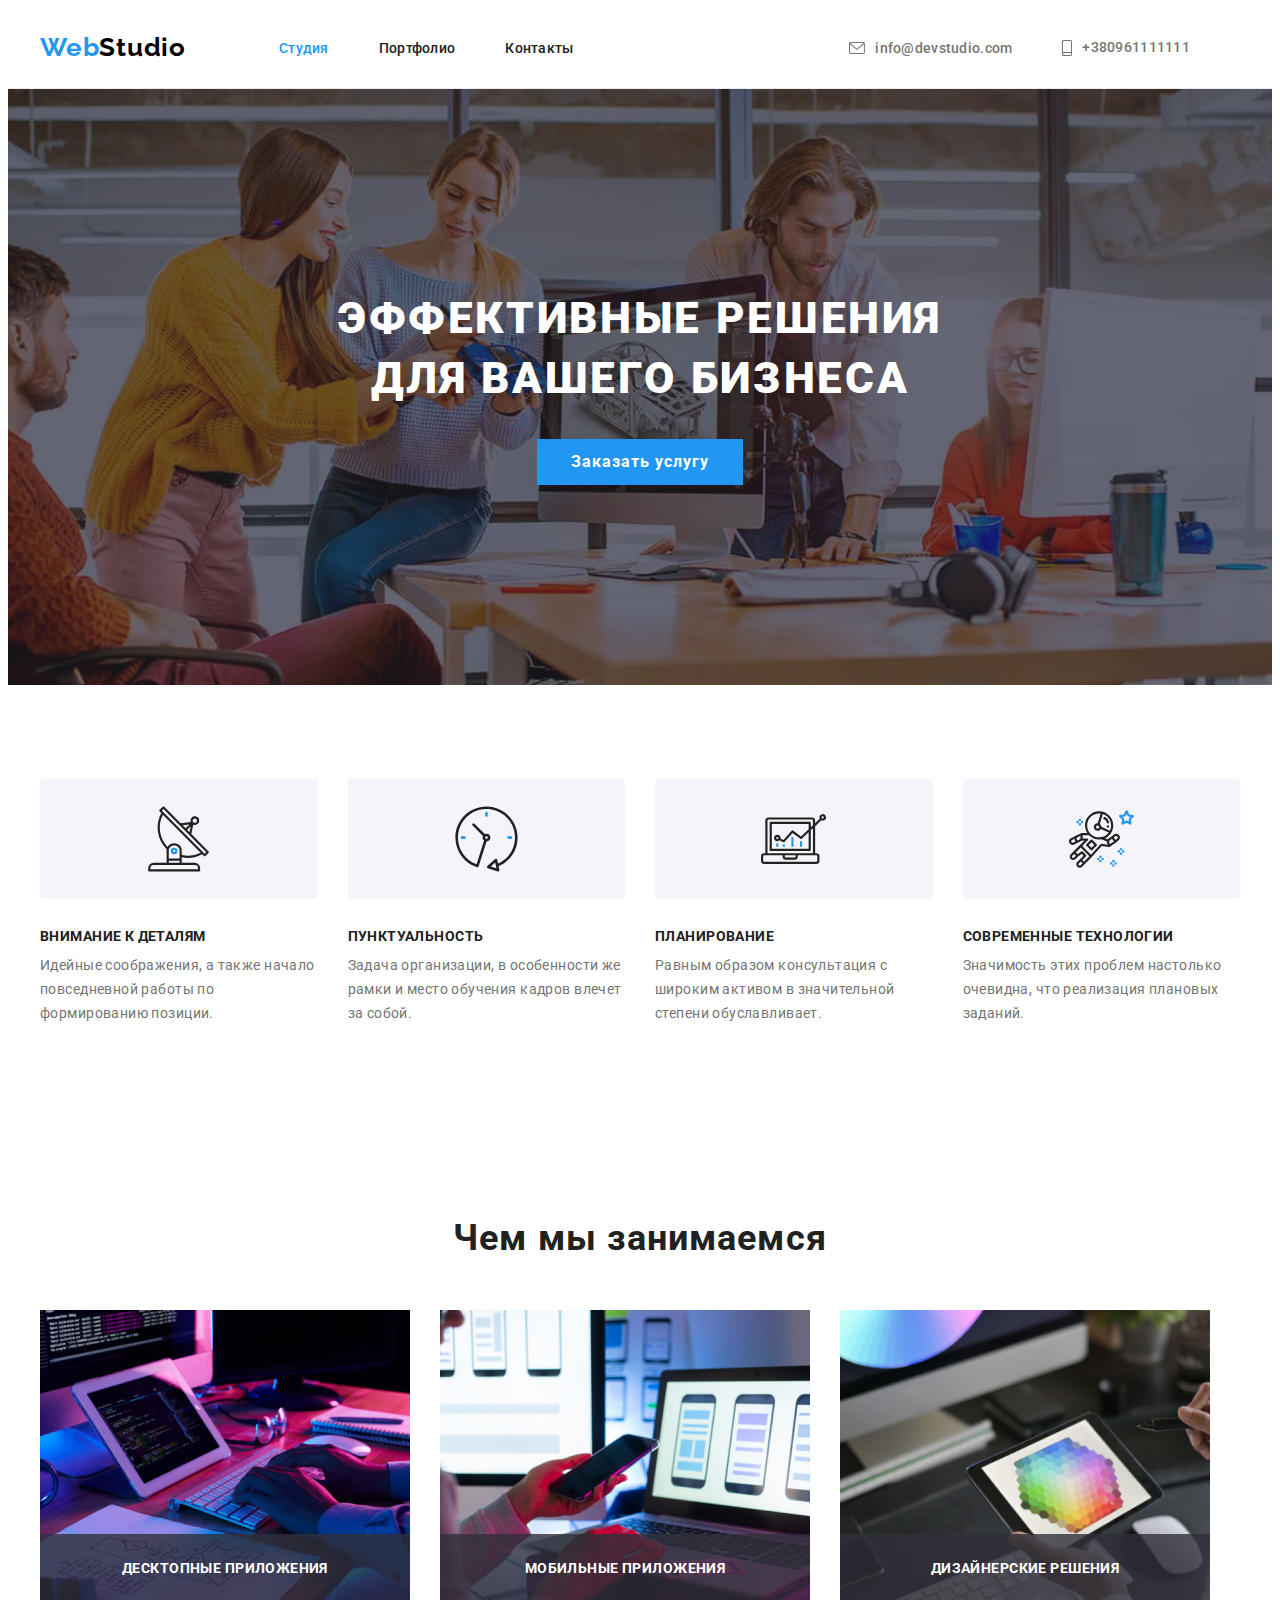
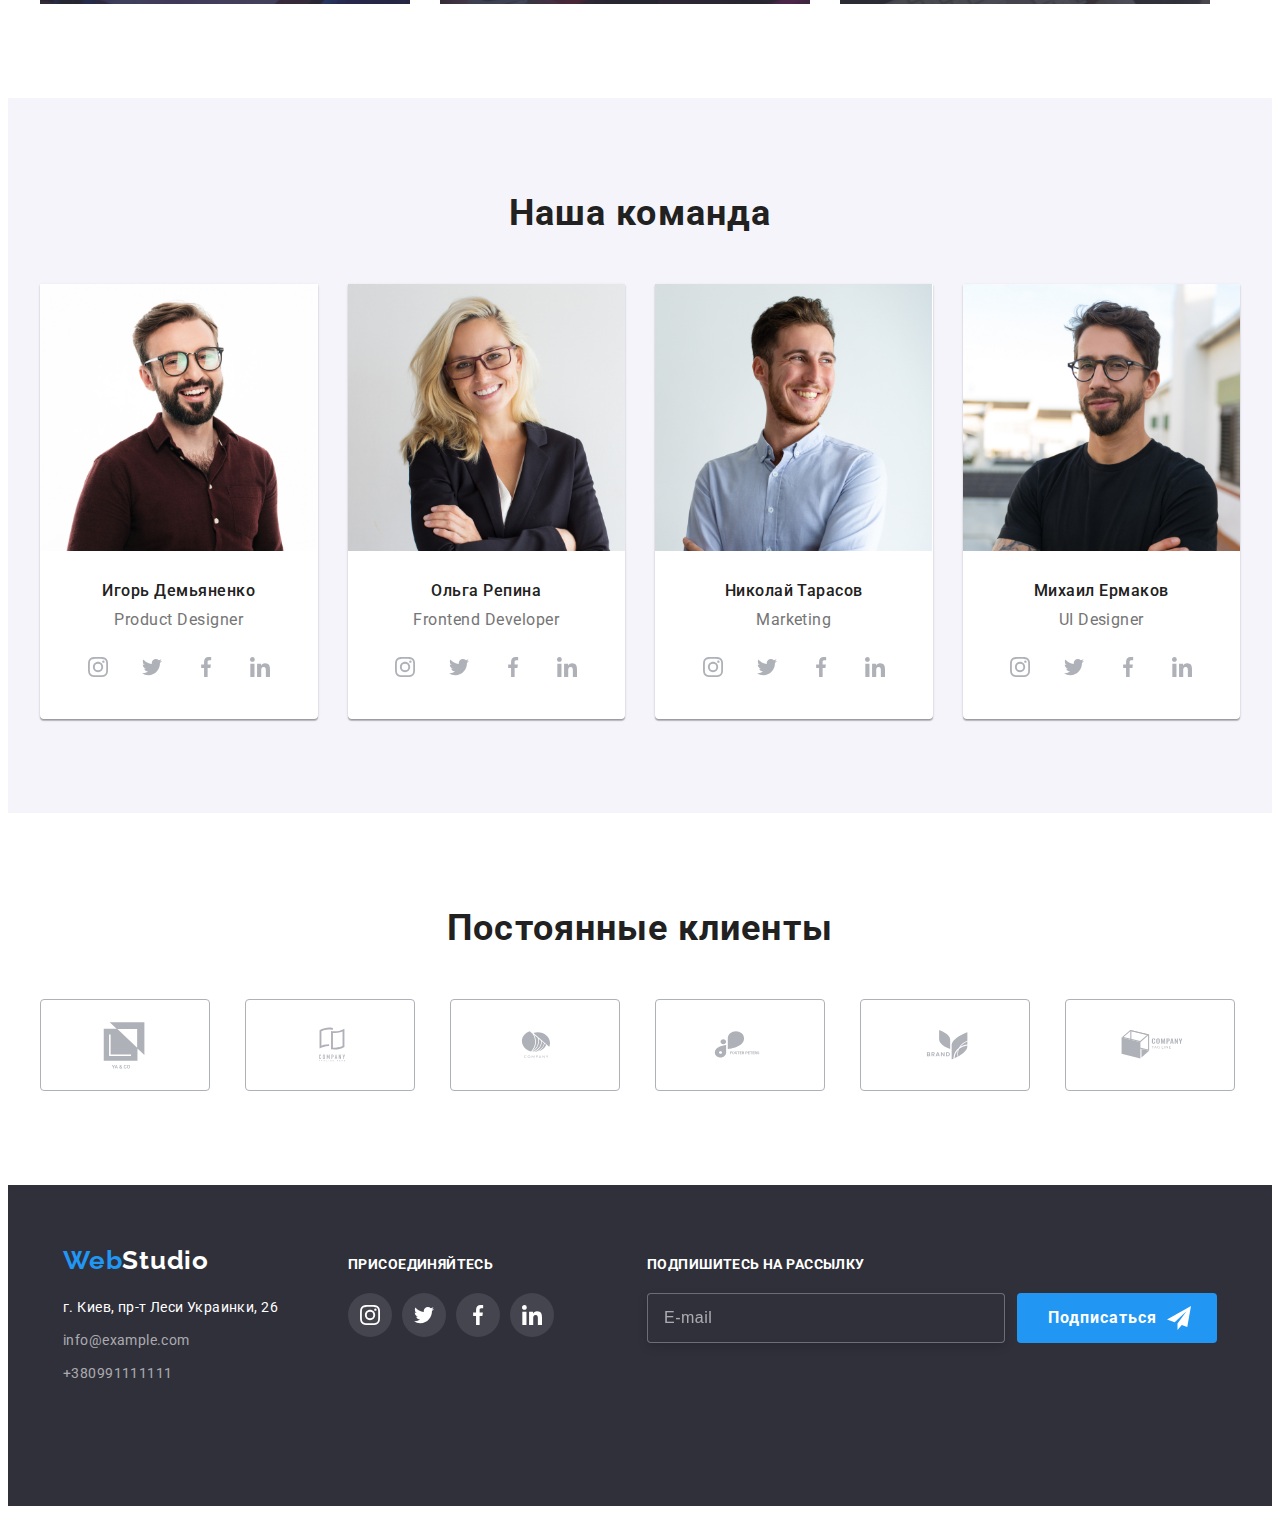
==== commit 92707600: "Змінене іконка закриття модалки" ====
--- a/index.html
+++ b/index.html
@@ -79,7 +79,9 @@
             </button>
             <ul class="list mob-menu-list">
               <li class="mob-menu__item">
-                <a class="link mob-menu__link" href="./index.html">Студия</a>
+                <a class="link mob-menu__link current" href="./index.html"
+                  >Студия</a
+                >
               </li>
               <li class="mob-menu__item">
                 <a class="link mob-menu__link" href="./portfolio.html"
--- a/css/main.min.css
+++ b/css/main.min.css
@@ -1,2 +1,2 @@
-:root{--main-title-color: #ffffff;--second-title-color: #212121;--main-text-color: #757575;--second-text-color: #2196f3;--third-text-color: rgba(255, 255, 255, 0.6);--main-btn-color: #ffffff;--second-btn-color: #212121;--header-text-color: #212121;--header-logo-text-color: #2196f3;--second-logo-text-color: #000000;--third-logo-text-color: #ffffff;--accent-color: #2196f3;--background-btn-color: #f5f4fa;--background-color: #2f303a}p,h1,h2,h3,h4,h5,h6{margin:0}ul{margin:0;padding:0}button{cursor:pointer}img{display:block;max-width:100%;height:auto}body{font-family:"Roboto", sans-serif;color:var(--main-text-color)}.list{list-style:none}.link{text-decoration:none}.container{width:100%;padding-left:15px;padding-right:15px;margin:0 auto}@media screen and (min-width: 480px){.container{width:480px}}@media screen and (min-width: 768px){.container{width:768px}}@media screen and (min-width: 1200px){.container{width:1200px}}.header{background-color:#ffffff;border-bottom:1px solid #ececec}.header-list{display:none}@media screen and (min-width: 768px){.header-list{display:flex;align-items:center}}@media screen and (min-width: 1200px){.header-list{display:flex;align-items:center}}.nav-list{display:none}@media screen and (min-width: 768px){.nav-list{display:flex;flex-direction:column;margin-right:84px}}@media screen and (min-width: 1200px){.nav-list{display:flex;align-items:center;margin-left:auto;margin-right:50px}}.header__container{display:flex;align-items:center}.header-navigation{display:flex;align-items:center}.header-logo{padding-right:93px;padding-top:24px;padding-bottom:25px}.header-logo{font-family:Raleway;font-weight:700;font-size:26px;line-height:1.19;letter-spacing:0.03em;color:var(--header-logo-text-color);text-decoration:none}.header-logo:focus,.header-logo:hover{color:var(--accent-color)}.header-list__item:not(:last-child){padding-right:50px}.studio-nav{color:var(--second-logo-text-color)}.header-list__link{position:relative;font-weight:500;font-size:14px;line-height:1.14;letter-spacing:0.02em;color:var(--header-text-color);transition:color 250ms cubic-bezier(0.4, 0, 0.2, 1)}.header-list__link:hover,.header-list__link:focus{color:var(--accent-color)}.header-list__link.current::after{content:"";position:absolute;left:0;bottom:0;margin-bottom:-32px;display:block;width:100%;height:4px;background-color:var(--accent-color);border-radius:2px;opacity:0;transition:opacity 250ms cubic-bezier(0.4, 0, 0.2, 1)}.header-list__link.current:hover::after{opacity:1}.current{color:var(--accent-color)}.current::after{color:var(--accent-color)}.nav-list__icon{fill:currentColor;margin-right:10px}.nav-list__mail{display:flex;align-items:center;padding-right:50px;font-weight:500;font-size:14px;line-height:1.33;letter-spacing:0.02em;color:var(--main-text-color);transition:color 250ms cubic-bezier(0.4, 0, 0.2, 1)}.nav-list__mail:hover,.nav-list__mail:focus{color:var(--accent-color)}.nav-list__tel{display:flex;align-items:center;font-weight:500;font-size:14px;line-height:1.14;letter-spacing:0.02em;color:var(--main-text-color);transition:color 250ms cubic-bezier(0.4, 0, 0.2, 1)}.nav-list__tel:hover,.nav-list__tel:focus{color:var(--accent-color)}.mob-menu{position:fixed;background-color:#ffffff;box-shadow:0px 4px 8px rgba(0,0,0,0.04),0px 2px 4px rgba(0,0,0,0.08),0px 1px 3px rgba(0,0,0,0.16);top:0;width:100vw;height:100vh;padding-top:21px;padding-bottom:48px;font-weight:500;font-size:40px;line-height:1.17;letter-spacing:0.02em;color:#212121}.mob-menu .container{height:100%;display:flex;flex-direction:column;justify-content:space-between}@media screen and (min-width: 768px){.mob-menu{display:none}}.menu-open__button{margin-left:auto;background-color:transparent;border:none;transition:fill 250ms cubic-bezier(0.4, 0, 0.2, 1)}.menu-open__button:hover,.menu-open__button:focus{fill:var(--accent-color)}@media screen and (min-width: 768px){.menu-open__button{display:none}}.menu-close__button{height:18.67px;display:block;margin-left:auto;margin-bottom:10px;background-color:transparent;border:none;transition:fill 250ms cubic-bezier(0.4, 0, 0.2, 1)}.menu-close__button:hover,.menu-close__button:focus{fill:var(--accent-color)}.mob-menu__item:not(:last-child){margin-bottom:32px}.mob-menu__link:active{color:var(--accent-color)}.mob-menu__link{color:currentColor;color:#212121}.mob-menu__link:hover{color:var(--accent-color)}.menu-close__icon{position:absolute;top:15px;right:15px}.mob-menu-nav__tel{font-weight:500;font-size:34px;line-height:1.17;letter-spacing:0.02em;color:var(--accent-color)}.mob-menu-nav__mail{font-weight:500;font-size:24px;line-height:1.17;letter-spacing:0.02em;color:var(--main-text-color)}.mob-menu-nav__item:not(:last-child){margin-bottom:32px}.mob-menu-social-list{display:flex}.mob-menu-social__link{font-weight:500;font-size:18px;line-height:1.22;letter-spacing:0.02em;color:var(--accent-color);border-right:1px solid rgba(33,33,33,0.2)}.hero{max-width:1600px;margin-left:auto;margin-right:auto;background-image:linear-gradient(to right, rgba(47,48,58,0.4), rgba(47,48,58,0.4)),url(../images/header/header_mob.jpg);background-repeat:no-repeat;background-position:center;background-size:cover;background-color:var(--background-color);padding-top:118px;padding-bottom:118px}@media (min-device-pixel-ratio: 2), (min-resolution: 192dpi), (min-resolution: 2dppx){.hero{background-image:linear-gradient(to right, rgba(47,48,58,0.4), rgba(47,48,58,0.4)),url(../images/header/header_mob_2x.jpg)}}@media screen and (min-width: 768px){.hero{background-image:linear-gradient(to right, rgba(47,48,58,0.4), rgba(47,48,58,0.4)),url(../images/header/header_tab.jpg)}}@media screen and (min-width: 768px) and (min-device-pixel-ratio: 2), screen and (min-width: 768px) and (min-resolution: 192dpi), screen and (min-width: 768px) and (min-resolution: 2dppx){.hero{background-image:linear-gradient(to right, rgba(47,48,58,0.4), rgba(47,48,58,0.4)),url(../images/header/header_tab_2x.jpg)}}@media screen and (min-width: 1200px){.hero{padding-top:200px;padding-bottom:200px;background-image:linear-gradient(to right, rgba(47,48,58,0.4), rgba(47,48,58,0.4)),url(../images/header/header.jpg)}}@media screen and (min-width: 1200px) and (min-device-pixel-ratio: 2), screen and (min-width: 1200px) and (min-resolution: 192dpi), screen and (min-width: 1200px) and (min-resolution: 2dppx){.hero{background-image:linear-gradient(to right, rgba(47,48,58,0.4), rgba(47,48,58,0.4)),url(../images/header/header_2x.jpg)}}.hero__title{font-weight:900;font-size:44px;line-height:1.36;text-align:center;letter-spacing:0.06em;text-transform:uppercase;color:var(--main-title-color);margin-bottom:30px;margin:0 auto;padding-bottom:30px}@media screen and (max-width: 1200px){.hero__title{font-size:26px;line-height:1.62}}.hero-back__container{max-width:1600px;margin-left:auto;margin-right:auto;text-align:center;letter-spacing:0.06em}.button{font-family:inherit;font-weight:700;font-size:16px;line-height:1.87;align-items:center;text-align:center;letter-spacing:0.06em;color:var(--main-btn-color);cursor:pointer;border-radius:4px solid var(--accent-color);border-color:transparent;padding-top:6px;padding-bottom:6px;padding-left:32px;padding-right:32px}.button:hover,.button:focus{color:var(--main-btn-color);background-color:var(--accent-color);box-shadow:0px 4px 4px rgba(0,0,0,0.15);border-radius:4px}.hero__button{color:var(--main-btn-color);background-color:var(--accent-color);border-radius:4px solid var(--accent-color)}.features{padding-top:60px;padding-bottom:60px}@media screen and (min-width: 1200px){.features{padding-top:94px;padding-bottom:94px}}.features__container{display:flex}.visually-hidden{position:absolute;overflow:hidden;clip:rect(0 0 0 0);height:1px;width:1px;margin:-1px;padding:0;border:0}.features-list{margin:0 auto}@media screen and (min-width: 768px){.features-list{display:flex;flex-wrap:wrap;margin-left:-30px}}@media screen and (min-width: 768px){.features-list__item{flex-basis:calc(100% / 2 - 30px);margin-left:30px}}@media screen and (min-width: 1200px){.features-list__item{flex-basis:calc(100% / 4 - 30px)}}.features-list__icon-box{height:120px;background-color:#f5f4fa;border-radius:4px;margin-bottom:30px;display:flex;align-items:center;justify-content:center}.features__title{font-weight:700;font-size:14px;line-height:1.14;letter-spacing:0.03em;text-transform:uppercase;color:var(--second-title-color);margin-bottom:10px}@media screen and (max-width: 480px){.features__title{justify-content:center;display:flex}}.features__after-title{display:flex;justify-content:center;height:75px;font-weight:400;font-size:14px;line-height:1.71;letter-spacing:0.03em;color:var(--main-text-color)}.about{padding-bottom:94px;padding-top:94px}@media screen and (max-width: 1199.5px){.about{display:none}}.about__title{font-weight:700;font-size:36px;line-height:1.17;text-align:center;letter-spacing:0.03em;color:var(--second-title-color);padding-bottom:50px}.about-list{display:flex}.about-list__item{display:block;max-width:100%;height:auto}.about-list__item:not(:last-child){margin-right:30px;max-width:370px}.about-list__box{position:relative}.about-list__text{position:absolute;font-weight:700;font-size:14px;line-height:1.14;text-align:center;letter-spacing:0.03em;text-transform:uppercase;color:var(--main-title-color);bottom:0;left:0;display:flex;align-items:center;justify-content:center;background:rgba(47,48,58,0.8);width:370px;height:70px}.team{background-color:#f5f4fa;padding-top:60px;padding-bottom:60px}@media screen and (min-width: 1200px){.team{padding-top:94px;padding-bottom:94px}}.team__title{font-weight:700;font-size:36px;line-height:1.17;text-align:center;letter-spacing:0.03em;color:var(--second-title-color);margin-bottom:50px}@media screen and (max-width: 1200px){.team__title{font-size:28px;line-height:1.18}}.team-list{justify-content:space-between;border-radius:0px 0px 4px 4px;margin-bottom:-30px}@media screen and (min-width: 768px){.team-list{display:flex;flex-wrap:wrap;margin-left:-30px}}.team-list__item{background-color:white;box-shadow:0px 1px 3px rgba(0,0,0,0.12),0px 1px 1px rgba(0,0,0,0.14),0px 2px 1px rgba(0,0,0,0.2);border-radius:0px 0px 4px 4px;margin-bottom:30px}@media screen and (min-width: 768px){.team-list__item{flex-basis:calc(100% / 2 - 30px);margin-left:30px}}@media screen and (min-width: 1200px){.team-list__item{flex-basis:calc(100% / 4 - 30px)}}.team-list__title{font-weight:500;font-size:16px;line-height:1.19;text-align:center;letter-spacing:0.03em;color:var(--second-title-color);padding-top:30px;padding-bottom:10px}.team-list__after-title{font-weight:400;font-size:16px;line-height:1.19;text-align:center;letter-spacing:0.03em;color:var(--main-text-color);margin-bottom:16px}.team-list__social-list{display:flex;justify-content:center;padding-bottom:30px}.social-list__item{height:44px;width:44px}.social-list__item+.social-list__item{margin-left:10px}.social-list__link{height:100%;width:100%;border-radius:50%;display:flex;align-items:center;justify-content:center;color:#afb1b8;transition:color 250ms cubic-bezier(0.4, 0, 0.2, 1),background-color 250ms cubic-bezier(0.4, 0, 0.2, 1)}.social-list__link:hover,.social-list__link:focus{background-color:var(--accent-color);color:var(--main-btn-color)}.social-list__icon{fill:currentColor}.clients{padding-top:60px;padding-bottom:60px}@media screen and (min-width: 1200px){.clients{padding-top:94px;padding-bottom:94px}}.clients__title{font-weight:700;font-size:36px;line-height:1.17;text-align:center;letter-spacing:0.03em;color:var(--second-title-color);margin-bottom:50px}@media screen and (max-width: 1200px){.clients__title{font-size:22px;line-height:1.18}}@media screen and (min-width: 320px){.clients-list{display:flex;flex-wrap:wrap;align-items:center;margin-left:-30px;margin-bottom:-30px}}@media screen and (min-width: 768px){.clients-list{display:flex;flex-wrap:wrap;align-items:center;margin-left:-30px}}@media screen and (min-width: 1200px){.clients-list{display:flex;align-items:center;justify-content:space-between;margin-left:-30px}}.clients-list__link{display:flex;height:92px;align-items:center;justify-content:center;box-sizing:border-box;border:1px solid #afb1b8;border-radius:4px;transition:border-color 250ms cubic-bezier(0.4, 0, 0.2, 1),fill 250ms cubic-bezier(0.4, 0, 0.2, 1)}.clients-list__link:hover{border-color:var(--accent-color)}@media screen and (min-width: 1200px){.clients-list__link{width:170px}}@media screen and (min-width: 320px){.clients-list__item{flex-basis:calc(100% / 2 - 30px);margin-left:30px;margin-bottom:30px}}@media screen and (min-width: 768px){.clients-list__item{flex-basis:calc(100% / 3 - 30px);margin-left:30px;margin-bottom:30px}}@media screen and (min-width: 1200px){.clients-list__item{flex-basis:calc(100% / 6 - 30px);margin-left:30px}}.clients-list__icon{fill:#afb1b8}.clients-list__link:hover .clients-list__icon{fill:var(--accent-color)}.footer{background-color:var(--background-color);padding-top:60px;padding-bottom:60px}.footer__container{display:flex;flex-direction:row;flex-wrap:wrap;justify-content:space-around;align-items:flex-start;text-align:center}.address-box{margin-right:70px;margin-bottom:60px;text-align:center}.footer-logo{display:flex;font-family:Raleway;font-weight:700;font-size:26px;line-height:1.19;letter-spacing:0.03em;color:var(--header-logo-text-color);text-decoration:none;margin-bottom:20px}.footer-logo:focus,.footer-logo:hover{color:var(--accent-color)}.footer-studio{color:var(--third-logo-text-color)}.footer-list__item:not(:last-child){margin-bottom:9px}.footer-list__address-link{display:flex;font-style:normal;font-weight:400;font-size:14px;line-height:1.71;letter-spacing:0.03em;color:var(--main-title-color);transition:color 250ms cubic-bezier(0.4, 0, 0.2, 1)}.footer-list__address-link:focus,.footer-list__address-link:hover{color:var(--accent-color)}.footer-list__link{display:flex;font-style:normal;font-weight:400;font-size:14px;line-height:1.71;letter-spacing:0.03em;color:var(--third-text-color);transition:color 250ms cubic-bezier(0.4, 0, 0.2, 1)}.footer-list__link:focus,.footer-list__link:hover{color:var(--accent-color)}.sign-box__title{font-weight:700;font-size:14px;line-height:1.14;letter-spacing:0.03em;text-transform:uppercase;color:var(--main-title-color);margin-bottom:20px}.sign-box__button{display:flex;width:200px;height:50px;background:var(--accent-color);border-radius:4px;padding-left:29px;padding-right:13px;margin-left:auto;margin-right:auto}.sign-box__button:hover,.sign-box__button:focus{box-shadow:0px 4px 4px rgba(0,0,0,0.15)}.sign-box__input{width:100%;height:50px;background:#2f303a;padding:15px 16px;margin-right:12px;margin-bottom:20px;color:rgba(255,255,255,0.3);border:1px solid rgba(255,255,255,0.3);box-sizing:border-box;filter:drop-shadow(0px 4px 4px rgba(0,0,0,0.15));border-radius:4px}.sign-box__input:focus{border-color:var(--accent-color)}@media screen and (min-width: 1200px){.sign-box__input{width:358px;margin-bottom:0}}.sign-box__form{display:flex;align-items:center;flex-wrap:wrap;align-items:center}.sign-box__input::placeholder{font-weight:400;font-size:16px;line-height:1.25;display:flex;align-items:center;letter-spacing:0.03em;color:rgba(255,255,255,0.6)}.sign-box__icon{margin-left:10px}.backdrop{position:fixed;top:0;left:0;width:100vw;height:100vh;background-color:rgba(0,0,0,0.2);transition:opacity 250ms, visibility 250ms}.modal{position:absolute;top:50%;left:50%;transform:translate(-50%, -50%);transition:transform 250ms;width:528px;min-height:581px;background-color:#ffffff;border-radius:4px;padding-top:40px;padding-left:41px;padding-right:39px;padding-bottom:40px}.backdrop.is-hidden .modal{transform:scale(1.5);transition:transform 250ms}.modal-close__button{width:30px;height:30px;background-color:transparent;border:1px solid rgba(0,0,0,0.1);border-radius:50%;position:absolute;top:8px;right:8px;display:flex;align-items:center;justify-content:center;transition:fill 250ms cubic-bezier(0.4, 0, 0.2, 1);transition:border-color 250ms cubic-bezier(0.4, 0, 0.2, 1)}.modal-close__button:focus,.modal-close__button:hover{border-color:var(--accent-color)}.modal-close__button:focus .modal-close__icon,.modal-close__button:hover .modal-close__icon{fill:var(--accent-color)}.is-hidden{visibility:hidden;opacity:0;pointer-events:none}.modal__title{font-weight:700;font-size:20px;line-height:1.15;text-align:center;letter-spacing:0.03em;color:var(--second-btn-color);text-align:center;margin-bottom:30px}.modal__input{width:100%;height:40px;border:1px solid rgba(33,33,33,0.2);border-radius:4px;box-sizing:border-box;color:var(--main-text-color);padding-left:42px;padding-bottom:12px;padding-top:12px;font-weight:400;font-size:12px;line-height:1.17;letter-spacing:0.01em;outline:none;transition:border-color 250ms cubic-bezier(0.4, 0, 0.2, 1)}.modal__input:focus{border-color:var(--accent-color)}.modal__input:focus+.modal__icon{fill:var(--accent-color)}.modal__field{display:flex;flex-direction:column;margin-bottom:10px}.modal__field:nth-child(4){margin-bottom:20px}.modal__field label{margin-bottom:4px;font-weight:400;font-size:12px;line-height:1.17;letter-spacing:0.01em;color:var(--main-text-color)}.modal-send__button{width:200px;height:50px;color:var(--main-btn-color);background:var(--accent-color);border-radius:4px;display:block;margin:0 auto;margin-top:30px}.modal-send__button:hover,.modal-send__button:focus{box-shadow:0px 4px 4px rgba(0,0,0,0.15)}.modal__input-wrap{position:relative}.modal__comment{padding:16px 12px;width:100%;height:120px;border:1px solid rgba(33,33,33,0.2);border-radius:4px;resize:none;outline:none}.modal__comment:focus{border-color:var(--accent-color)}.modal__comment::placeholder{font-weight:400;font-size:12px;line-height:1.17;letter-spacing:0.01em;color:rgba(117,117,117,0.5)}.modal__icon{position:absolute;left:12px;top:50%;transform:translateY(-50%);transition:fill 250ms cubic-bezier(0.4, 0, 0.2, 1)}.policy-box{display:flex;align-items:center;justify-content:center}.policy-box__text{font-weight:400;font-size:14px;line-height:1.71;letter-spacing:0.03em;color:var(--main-text-color);display:flex;align-items:center;justify-content:center}.policy-box__item{width:16px;height:15px;border:2px solid #000000;border-radius:2px;margin-right:7px;display:flex;align-items:center;justify-content:center}.policy-box__link{color:var(--accent-color);text-decoration:underline}.policy-box__check:checked+.policy-box__text .policy-box__item{background-color:var(--accent-color);border:none}.join-box{margin-bottom:60px}.join-box__title{color:var(--main-title-color);font-weight:700;font-size:14px;line-height:1.14;letter-spacing:0.03em;text-transform:uppercase;margin-bottom:20px}.join-box__link{height:100%;width:100%;background-color:rgba(255,255,255,0.1);border-radius:50%;display:flex;align-items:center;justify-content:center;transition:background-color 250ms cubic-bezier(0.4, 0, 0.2, 1)}.join-box__link:hover,.join-box__link:focus{background-color:var(--accent-color)}.join-box__item{height:44px;width:44px}.join-box-list{display:flex;justify-content:space-between;border-radius:0px 0px 4px 4px}.join-box__item+.join-box__item{margin-left:10px}.join-box__icon{fill:var(--main-btn-color)}.portfolio__filter{padding-top:60px;padding-bottom:60px}@media screen and (min-width: 1200px){.portfolio__filter{padding-top:94px;padding-bottom:94px}}@media screen and (max-width: 768px){.filter__list{display:flex;flex-wrap:wrap;margin-left:-8px;justify-content:start;margin-bottom:40px}}@media screen and (min-width: 768px){.filter__list{display:flex;justify-content:center;margin-bottom:56px}}.filter__item:nth-child(-n+3){margin-bottom:15px}.filter__item:not(:last-child){margin-right:8px}.filter__item:hover{display:flex;border-radius:4px;box-shadow:0px 3px 1px rgba(0,0,0,0.1),0px 1px 2px rgba(0,0,0,0.08),0px 2px 2px rgba(0,0,0,0.12);border-style:none}.filter__btn{font-family:inherit;font-weight:500;font-size:16px;line-height:1.62;text-align:center;border-radius:4px;letter-spacing:0.03em;color:var(--second-btn-color);cursor:pointer;transition:background-color 250ms cubic-bezier(0.4, 0, 0.2, 1)}.filter__btn:focus,.filter__btn:hover{background-color:var(--accent-color)}.portfolio-list__link:hover{box-shadow:0px 1px 1px rgba(0,0,0,0.12),0px 4px 4px rgba(0,0,0,0.06),1px 4px 6px rgba(0,0,0,0.16);background:#ffffff;cursor:pointer}.portfolio-list__description{padding-top:20px;padding-right:24px;padding-bottom:20px;padding-left:24px;border-bottom:1px solid #eeeeee;border-right:1px solid #eeeeee;border-left:1px solid #eeeeee;box-sizing:border-box}@media screen and (min-width: 768px) and (max-width: 1199.5px){.portfolio-list__description{flex-grow:1}}.portfolio-list__text{font-family:inherit;font-weight:700;font-size:18px;line-height:2;letter-spacing:0.06em;color:var(--second-title-color);text-decoration:none}.portfolio-list__after-text{font-family:inherit;font-weight:normal;font-size:16px;line-height:1.87;letter-spacing:0.03em;color:var(--main-text-color)}.portfolio-list{margin-bottom:-30px}@media screen and (min-width: 768px){.portfolio-list{display:flex;flex-wrap:wrap;margin-left:-30px}}.portfolio-list__item{margin-bottom:30px}@media screen and (min-width: 768px){.portfolio-list__item{flex-basis:calc(100% / 2 - 30px);margin-left:30px;margin-right:0;margin-bottom:30px}}@media screen and (min-width: 1200px){.portfolio-list__item{flex-basis:calc((100% - 3 * 30px) / 3);margin-left:30px;margin-right:0;margin-bottom:30px}}.portfolio-list__link:hover .portfolio-list__top-text{transform:translateY(0)}.portfolio-list__link{display:block;transition:transform 250ms cubic-bezier(0.4, 0, 0.2, 1)}@media screen and (min-width: 768px) and (max-width: 1199.5px){.portfolio-list__link{display:flex;flex-direction:column;height:100%}}.portfolio-list__wrap{position:relative;overflow:hidden}.portfolio-list__link:nth-child(3n+1){margin-left:0px}.portfolio-list__top-text{position:absolute;top:0;left:0;background-color:rgba(33,150,243,0.9);padding:63px 24px 63px 24px;font-weight:400;font-size:18px;line-height:1.56;letter-spacing:0.03em;color:#ffffff;height:100%;transform:translateY(101%);transition:transform 250ms cubic-bezier(0.4, 0, 0.2, 1)}
+:root{--main-title-color: #ffffff;--second-title-color: #212121;--main-text-color: #757575;--second-text-color: #2196f3;--third-text-color: rgba(255, 255, 255, 0.6);--main-btn-color: #ffffff;--second-btn-color: #212121;--header-text-color: #212121;--header-logo-text-color: #2196f3;--second-logo-text-color: #000000;--third-logo-text-color: #ffffff;--accent-color: #2196f3;--background-btn-color: #f5f4fa;--background-color: #2f303a}p,h1,h2,h3,h4,h5,h6{margin:0}ul{margin:0;padding:0}button{cursor:pointer}img{display:block;max-width:100%;height:auto}body{font-family:"Roboto", sans-serif;color:var(--main-text-color)}.list{list-style:none}.link{text-decoration:none}.container{width:100%;padding-left:15px;padding-right:15px;margin:0 auto}@media screen and (min-width: 480px){.container{width:480px}}@media screen and (min-width: 768px){.container{width:768px}}@media screen and (min-width: 1200px){.container{width:1200px}}.header{background-color:#ffffff;border-bottom:1px solid #ececec}.header-list{display:none}@media screen and (min-width: 768px){.header-list{display:flex;align-items:center}}@media screen and (min-width: 1200px){.header-list{display:flex;align-items:center}}.nav-list{display:none}@media screen and (min-width: 768px) and (max-width: 1199.5px){.nav-list{display:flex;flex-direction:column;margin-left:84px}}@media screen and (min-width: 1200px){.nav-list{display:flex;align-items:center;margin-left:auto;margin-right:50px}}.header__container{display:flex;align-items:center}.header-navigation{display:flex;align-items:center}.header-logo{padding-right:93px;padding-top:24px;padding-bottom:25px}.header-logo{font-family:Raleway;font-weight:700;font-size:26px;line-height:1.19;letter-spacing:0.03em;color:var(--header-logo-text-color);text-decoration:none}.header-logo:focus,.header-logo:hover{color:var(--accent-color)}.header-list__item:not(:last-child){padding-right:50px}.studio-nav{color:var(--second-logo-text-color)}.header-list__link{position:relative;font-weight:500;font-size:14px;line-height:1.14;letter-spacing:0.02em;color:var(--header-text-color);transition:color 250ms cubic-bezier(0.4, 0, 0.2, 1)}.header-list__link:hover,.header-list__link:focus{color:var(--accent-color)}.header-list__link.current::after{content:"";position:absolute;left:0;bottom:0;margin-bottom:-32px;display:block;width:100%;height:4px;background-color:var(--accent-color);border-radius:2px;opacity:0;transition:opacity 250ms cubic-bezier(0.4, 0, 0.2, 1)}.header-list__link.current:hover::after{opacity:1}.current{color:var(--accent-color)}.current::after{color:var(--accent-color)}.nav-list__icon{fill:currentColor;margin-right:10px}.nav-list__mail{display:flex;align-items:center;padding-right:50px;margin-bottom:10px;font-weight:500;font-size:12px;line-height:1.17;letter-spacing:0.02em;color:var(--main-text-color);transition:color 250ms cubic-bezier(0.4, 0, 0.2, 1)}.nav-list__mail:hover,.nav-list__mail:focus{color:var(--accent-color)}@media screen and (min-width: 1200px){.nav-list__mail{font-size:14px;line-height:1.33;margin-bottom:0px}}.nav-list__tel{display:flex;align-items:center;font-weight:500;font-size:12px;line-height:1.17;letter-spacing:0.02em;color:var(--main-text-color);transition:color 250ms cubic-bezier(0.4, 0, 0.2, 1)}.nav-list__tel:hover,.nav-list__tel:focus{color:var(--accent-color)}@media screen and (min-width: 1200px){.nav-list__tel{font-size:14px;line-height:1.14}}.mob-menu{position:fixed;z-index:5;background-color:#ffffff;box-shadow:0px 4px 8px rgba(0,0,0,0.04),0px 2px 4px rgba(0,0,0,0.08),0px 1px 3px rgba(0,0,0,0.16);top:0;width:100vw;height:100vh;padding-top:21px;padding-bottom:48px;font-weight:500;font-size:40px;line-height:1.17;letter-spacing:0.02em;color:#212121}.mob-menu .container{height:100%;display:flex;flex-direction:column;justify-content:space-between}@media screen and (min-width: 768px){.mob-menu{display:none}}.menu-open__button{margin-left:auto;background-color:transparent;border:none;transition:fill 250ms cubic-bezier(0.4, 0, 0.2, 1)}.menu-open__button:hover,.menu-open__button:focus{fill:var(--accent-color)}@media screen and (min-width: 768px){.menu-open__button{display:none}}.menu-close__button{height:18.67px;display:block;margin-left:auto;margin-bottom:10px;background-color:transparent;border:none;transition:fill 250ms cubic-bezier(0.4, 0, 0.2, 1)}.menu-close__button:hover,.menu-close__button:focus{fill:var(--accent-color)}.mob-menu__item:not(:last-child){margin-bottom:32px}.mob-menu__link{color:currentColor;color:#212121}.mob-menu__link:hover{color:var(--accent-color)}.menu-close__icon{position:absolute;top:15px;right:15px}.mob-menu-nav__tel{font-weight:500;font-size:34px;line-height:1.17;letter-spacing:0.02em;color:var(--accent-color)}.mob-menu-nav__mail{font-weight:500;font-size:24px;line-height:1.17;letter-spacing:0.02em;color:var(--main-text-color)}.mob-menu-nav__item:not(:last-child){margin-bottom:32px}.mob-menu-social-list{display:flex}.mob-menu-social__link{font-weight:500;font-size:18px;line-height:1.22;letter-spacing:0.02em;color:var(--accent-color)}@media screen and (max-width: 400px){.mob-menu-social__link{font-size:16px}}.mob-menu-social__item{margin-right:10px}.mob-menu-social__item:not(:last-child)::after{content:"";border-right:1px solid rgba(33,33,33,0.2);transform:rotate(90deg);margin-left:10px}.hero{max-width:1600px;margin-left:auto;margin-right:auto;background-image:linear-gradient(to right, rgba(47,48,58,0.4), rgba(47,48,58,0.4)),url(../images/header/header_mob.jpg);background-repeat:no-repeat;background-position:center;background-size:cover;background-color:var(--background-color);padding-top:118px;padding-bottom:118px}@media (min-device-pixel-ratio: 2), (min-resolution: 192dpi), (min-resolution: 2dppx){.hero{background-image:linear-gradient(to right, rgba(47,48,58,0.4), rgba(47,48,58,0.4)),url(../images/header/header_mob_2x.jpg)}}@media screen and (min-width: 768px){.hero{background-image:linear-gradient(to right, rgba(47,48,58,0.4), rgba(47,48,58,0.4)),url(../images/header/header_tab.jpg)}}@media screen and (min-width: 768px) and (min-device-pixel-ratio: 2), screen and (min-width: 768px) and (min-resolution: 192dpi), screen and (min-width: 768px) and (min-resolution: 2dppx){.hero{background-image:linear-gradient(to right, rgba(47,48,58,0.4), rgba(47,48,58,0.4)),url(../images/header/header_tab_2x.jpg)}}@media screen and (min-width: 1200px){.hero{padding-top:200px;padding-bottom:200px;background-image:linear-gradient(to right, rgba(47,48,58,0.4), rgba(47,48,58,0.4)),url(../images/header/header.jpg)}}@media screen and (min-width: 1200px) and (min-device-pixel-ratio: 2), screen and (min-width: 1200px) and (min-resolution: 192dpi), screen and (min-width: 1200px) and (min-resolution: 2dppx){.hero{background-image:linear-gradient(to right, rgba(47,48,58,0.4), rgba(47,48,58,0.4)),url(../images/header/header_2x.jpg)}}.hero__title{font-weight:900;font-size:44px;line-height:1.36;text-align:center;letter-spacing:0.06em;text-transform:uppercase;color:var(--main-title-color);margin-bottom:30px;margin:0 auto;padding-bottom:30px}@media screen and (max-width: 1200px){.hero__title{font-size:26px;line-height:1.62}}.hero-back__container{max-width:1600px;margin-left:auto;margin-right:auto;text-align:center;letter-spacing:0.06em}.button{font-family:inherit;font-weight:700;font-size:16px;line-height:1.87;align-items:center;text-align:center;letter-spacing:0.06em;color:var(--main-btn-color);cursor:pointer;border-radius:4px solid var(--accent-color);border-color:transparent;padding-top:6px;padding-bottom:6px;padding-left:32px;padding-right:32px}.button:hover,.button:focus{color:var(--main-btn-color);background-color:var(--accent-color);box-shadow:0px 4px 4px rgba(0,0,0,0.15);border-radius:4px}.hero__button{color:var(--main-btn-color);background-color:var(--accent-color);border-radius:4px solid var(--accent-color)}.features{padding-top:60px;padding-bottom:60px}@media screen and (min-width: 1200px){.features{padding-top:94px;padding-bottom:94px}}.features__container{display:flex}.visually-hidden{position:absolute;overflow:hidden;clip:rect(0 0 0 0);height:1px;width:1px;margin:-1px;padding:0;border:0}.features-list{margin:0 auto}@media screen and (min-width: 768px){.features-list{display:flex;flex-wrap:wrap;margin-left:-30px}}@media screen and (min-width: 768px){.features-list__item{flex-basis:calc(100% / 2 - 30px);margin-left:30px}}@media screen and (min-width: 1200px){.features-list__item{flex-basis:calc(100% / 4 - 30px)}}.features-list__icon-box{height:120px;background-color:#f5f4fa;border-radius:4px;margin-bottom:30px;display:flex;align-items:center;justify-content:center}.features__title{font-weight:700;font-size:14px;line-height:1.14;letter-spacing:0.03em;text-transform:uppercase;color:var(--second-title-color);margin-bottom:10px}@media screen and (max-width: 480px){.features__title{justify-content:center;display:flex}}.features__after-title{display:flex;justify-content:center;height:75px;font-weight:400;font-size:14px;line-height:1.71;letter-spacing:0.03em;color:var(--main-text-color)}.about{padding-bottom:94px;padding-top:94px}@media screen and (max-width: 1199.5px){.about{display:none}}.about__title{font-weight:700;font-size:36px;line-height:1.17;text-align:center;letter-spacing:0.03em;color:var(--second-title-color);padding-bottom:50px}.about-list{display:flex}.about-list__item{display:block;max-width:100%;height:auto}.about-list__item:not(:last-child){margin-right:30px;max-width:370px}.about-list__box{position:relative}.about-list__text{position:absolute;font-weight:700;font-size:14px;line-height:1.14;text-align:center;letter-spacing:0.03em;text-transform:uppercase;color:var(--main-title-color);bottom:0;left:0;display:flex;align-items:center;justify-content:center;background:rgba(47,48,58,0.8);width:370px;height:70px}.team{background-color:#f5f4fa;padding-top:60px;padding-bottom:60px}@media screen and (min-width: 1200px){.team{padding-top:94px;padding-bottom:94px}}.team__title{font-weight:700;font-size:36px;line-height:1.17;text-align:center;letter-spacing:0.03em;color:var(--second-title-color);margin-bottom:50px}@media screen and (max-width: 1200px){.team__title{font-size:28px;line-height:1.18}}.team-list{justify-content:space-between;border-radius:0px 0px 4px 4px;margin-bottom:-30px}@media screen and (min-width: 768px){.team-list{display:flex;flex-wrap:wrap;margin-left:-30px}}.team-list__item{background-color:white;box-shadow:0px 1px 3px rgba(0,0,0,0.12),0px 1px 1px rgba(0,0,0,0.14),0px 2px 1px rgba(0,0,0,0.2);border-radius:0px 0px 4px 4px;margin-bottom:30px}@media screen and (min-width: 768px){.team-list__item{flex-basis:calc(100% / 2 - 30px);margin-left:30px}}@media screen and (min-width: 1200px){.team-list__item{flex-basis:calc(100% / 4 - 30px)}}.team-list__title{font-weight:500;font-size:16px;line-height:1.19;text-align:center;letter-spacing:0.03em;color:var(--second-title-color);padding-top:30px;padding-bottom:10px}.team-list__after-title{font-weight:400;font-size:16px;line-height:1.19;text-align:center;letter-spacing:0.03em;color:var(--main-text-color);margin-bottom:16px}.team-list__social-list{display:flex;justify-content:center;padding-bottom:30px}.social-list__item{height:44px;width:44px}.social-list__item+.social-list__item{margin-left:10px}.social-list__link{height:100%;width:100%;border-radius:50%;display:flex;align-items:center;justify-content:center;color:#afb1b8;transition:color 250ms cubic-bezier(0.4, 0, 0.2, 1),background-color 250ms cubic-bezier(0.4, 0, 0.2, 1)}.social-list__link:hover,.social-list__link:focus{background-color:var(--accent-color);color:var(--main-btn-color)}.social-list__icon{fill:currentColor}.clients{padding-top:60px;padding-bottom:60px}@media screen and (min-width: 1200px){.clients{padding-top:94px;padding-bottom:94px}}.clients__title{font-weight:700;font-size:36px;line-height:1.17;text-align:center;letter-spacing:0.03em;color:var(--second-title-color);margin-bottom:50px}@media screen and (max-width: 1200px){.clients__title{font-size:22px;line-height:1.18}}@media screen and (min-width: 320px){.clients-list{display:flex;flex-wrap:wrap;align-items:center;margin-left:-30px;margin-bottom:-30px}}@media screen and (min-width: 768px){.clients-list{display:flex;flex-wrap:wrap;align-items:center;margin-left:-30px}}@media screen and (min-width: 1200px){.clients-list{display:flex;align-items:center;justify-content:space-between;margin-left:-30px}}.clients-list__link{display:flex;height:92px;align-items:center;justify-content:center;box-sizing:border-box;border:1px solid #afb1b8;border-radius:4px;transition:border-color 250ms cubic-bezier(0.4, 0, 0.2, 1),fill 250ms cubic-bezier(0.4, 0, 0.2, 1)}.clients-list__link:hover{border-color:var(--accent-color)}@media screen and (min-width: 1200px){.clients-list__link{width:170px}}@media screen and (min-width: 320px){.clients-list__item{flex-basis:calc(100% / 2 - 30px);margin-left:30px;margin-bottom:30px}}@media screen and (min-width: 768px){.clients-list__item{flex-basis:calc(100% / 3 - 30px);margin-left:30px;margin-bottom:30px}}@media screen and (min-width: 1200px){.clients-list__item{flex-basis:calc(100% / 6 - 30px);margin-left:30px}}.clients-list__icon{fill:#afb1b8}.clients-list__link:hover .clients-list__icon{fill:var(--accent-color)}.footer{background-color:var(--background-color);padding-top:60px;padding-bottom:60px}@media screen and (max-width: 767px){.footer{text-align:center}}.footer__container{display:flex;flex-direction:row;flex-wrap:wrap;justify-content:space-around;align-items:flex-start;text-align:center}@media screen and (min-width: 1199px){.footer__container{align-items:baseline;justify-content:center;text-align:start}}.address-box{margin-right:70px;margin-bottom:60px;text-align:center}@media screen and (max-width: 767.5px){.address-box{width:100%;margin-right:0px}}.footer-logo{font-family:Raleway;font-weight:700;font-size:26px;line-height:1.19;letter-spacing:0.03em;color:var(--header-logo-text-color);text-decoration:none;margin-bottom:20px}.footer-logo:focus,.footer-logo:hover{color:var(--accent-color)}@media screen and (min-width: 1200px){.footer-logo{display:flex}}.footer-studio{color:var(--third-logo-text-color)}.footer-list__item:not(:last-child){margin-bottom:9px}.footer-list__address-link{font-style:normal;font-weight:400;font-size:14px;line-height:1.71;letter-spacing:0.03em;color:var(--main-title-color);transition:color 250ms cubic-bezier(0.4, 0, 0.2, 1)}.footer-list__address-link:focus,.footer-list__address-link:hover{color:var(--accent-color)}@media screen and (min-width: 1200px){.footer-list__address-link{display:flex}}.footer-list__link{font-style:normal;font-weight:400;font-size:14px;line-height:1.71;letter-spacing:0.03em;color:var(--third-text-color);transition:color 250ms cubic-bezier(0.4, 0, 0.2, 1)}.footer-list__link:focus,.footer-list__link:hover{color:var(--accent-color)}@media screen and (min-width: 1200px){.footer-list__link{display:flex}}.sign-box__title{font-weight:700;font-size:14px;line-height:1.14;letter-spacing:0.03em;text-transform:uppercase;color:var(--main-title-color);margin-bottom:20px}.sign-box__button{display:flex;width:200px;height:50px;background:var(--accent-color);border-radius:4px;padding-left:29px;padding-right:13px;margin-left:auto;margin-right:auto}.sign-box__button:hover,.sign-box__button:focus{box-shadow:0px 4px 4px rgba(0,0,0,0.15)}.sign-box__input{width:100%;height:50px;background:#2f303a;padding:15px 16px;margin-right:12px;margin-bottom:20px;color:rgba(255,255,255,0.3);border:1px solid rgba(255,255,255,0.3);box-sizing:border-box;filter:drop-shadow(0px 4px 4px rgba(0,0,0,0.15));border-radius:4px}.sign-box__input:focus{border-color:var(--accent-color)}@media screen and (min-width: 1200px){.sign-box__input{width:358px;margin-bottom:0}}.sign-box__form{display:flex;align-items:center;flex-wrap:wrap;align-items:center}.sign-box__input::placeholder{font-weight:400;font-size:16px;line-height:1.25;display:flex;align-items:center;letter-spacing:0.03em;color:rgba(255,255,255,0.6)}.sign-box__icon{margin-left:10px}.backdrop{position:fixed;top:0;left:0;width:95vw;height:100vh;background-color:rgba(0,0,0,0.2);transition:opacity 250ms, visibility 250ms}@media screen and (min-width: 1200px){.backdrop{width:100vw;padding-left:0px;padding-right:0px}}.modal{position:absolute;top:50%;left:50%;transform:translate(-50%, -50%);transition:transform 250ms;width:450px;min-height:581px;background-color:#ffffff;border-radius:4px;padding-top:40px;padding-left:41px;padding-right:39px;padding-bottom:40px}@media screen and (min-width: 1200px){.modal{width:528px}}@media screen and (max-width: 400px){.modal{width:400px}}.backdrop.is-hidden .modal{transform:scale(1.5);transition:transform 250ms}.modal-close__button{width:30px;height:30px;background-color:transparent;border:1px solid rgba(0,0,0,0.1);border-radius:50%;position:absolute;top:8px;right:8px;display:flex;align-items:center;justify-content:center;transition:fill 250ms cubic-bezier(0.4, 0, 0.2, 1);transition:border-color 250ms cubic-bezier(0.4, 0, 0.2, 1)}.modal-close__button:focus,.modal-close__button:hover{border-color:var(--accent-color)}.modal-close__icon{position:absolute}.modal-close__button:focus .modal-close__icon,.modal-close__button:hover .modal-close__icon{fill:var(--accent-color)}.is-hidden{visibility:hidden;opacity:0;pointer-events:none}.modal__title{font-weight:700;font-size:20px;line-height:1.15;text-align:center;letter-spacing:0.03em;color:var(--second-btn-color);text-align:center;margin-bottom:30px}.modal__input{width:100%;height:40px;border:1px solid rgba(33,33,33,0.2);border-radius:4px;box-sizing:border-box;color:var(--main-text-color);padding-left:42px;padding-bottom:12px;padding-top:12px;font-weight:400;font-size:12px;line-height:1.17;letter-spacing:0.01em;outline:none;transition:border-color 250ms cubic-bezier(0.4, 0, 0.2, 1)}.modal__input:focus{border-color:var(--accent-color)}.modal__input:focus+.modal__icon{fill:var(--accent-color)}.modal__field{display:flex;flex-direction:column;margin-bottom:10px}.modal__field:nth-child(4){margin-bottom:20px}.modal__field label{margin-bottom:4px;font-weight:400;font-size:12px;line-height:1.17;letter-spacing:0.01em;color:var(--main-text-color)}.modal-send__button{width:200px;height:50px;color:var(--main-btn-color);background:var(--accent-color);border-radius:4px;display:block;margin:0 auto;margin-top:30px}.modal-send__button:hover,.modal-send__button:focus{box-shadow:0px 4px 4px rgba(0,0,0,0.15)}.modal__input-wrap{position:relative}.modal__comment{padding:16px 12px;width:100%;height:120px;border:1px solid rgba(33,33,33,0.2);border-radius:4px;resize:none;outline:none}.modal__comment:focus{border-color:var(--accent-color)}.modal__comment::placeholder{font-weight:400;font-size:12px;line-height:1.17;letter-spacing:0.01em;color:rgba(117,117,117,0.5)}.modal__icon{position:absolute;left:12px;top:50%;transform:translateY(-50%);transition:fill 250ms cubic-bezier(0.4, 0, 0.2, 1)}.policy-box{display:flex;align-items:center;justify-content:center}.policy-box__text{font-weight:400;font-size:12px;line-height:1.17;letter-spacing:0.03em;color:var(--main-text-color);display:flex;align-items:center;justify-content:center}@media screen and (min-width: 1200){.policy-box__text{font-size:14px;line-height:1.71}}@media screen and (max-width: 400px){.policy-box__text{font-size:10px}}.policy-box__item{width:16px;height:15px;border:2px solid #000000;border-radius:2px;margin-right:7px;display:flex;align-items:center;justify-content:center}.policy-box__link{color:var(--accent-color);text-decoration:underline}.policy-box__check:checked+.policy-box__text .policy-box__item{background-color:var(--accent-color);border:none}.join-box{margin-bottom:60px}@media screen and (min-width: 1200px){.join-box{margin-right:93px}}.join-box__title{color:var(--main-title-color);font-weight:700;font-size:14px;line-height:1.14;letter-spacing:0.03em;text-transform:uppercase;margin-bottom:20px}.join-box__link{height:100%;width:100%;background-color:rgba(255,255,255,0.1);border-radius:50%;display:flex;align-items:center;justify-content:center;transition:background-color 250ms cubic-bezier(0.4, 0, 0.2, 1)}.join-box__link:hover,.join-box__link:focus{background-color:var(--accent-color)}.join-box__item{height:44px;width:44px}.join-box-list{display:flex;justify-content:space-between;border-radius:0px 0px 4px 4px}.join-box__item+.join-box__item{margin-left:10px}.join-box__icon{fill:var(--main-btn-color)}.portfolio__filter{padding-top:60px;padding-bottom:60px}@media screen and (min-width: 1200px){.portfolio__filter{padding-top:94px;padding-bottom:94px}}@media screen and (max-width: 768px){.filter__list{display:flex;flex-wrap:wrap;margin-left:-8px;justify-content:start;margin-bottom:40px}}@media screen and (min-width: 768px){.filter__list{display:flex;justify-content:center;margin-bottom:56px}}.filter__item:nth-child(-n+3){margin-bottom:15px}.filter__item:not(:last-child){margin-right:8px}.filter__item:hover{display:flex;border-radius:4px;box-shadow:0px 3px 1px rgba(0,0,0,0.1),0px 1px 2px rgba(0,0,0,0.08),0px 2px 2px rgba(0,0,0,0.12);border-style:none}.filter__btn{font-family:inherit;font-weight:500;font-size:16px;line-height:1.62;text-align:center;border-radius:4px;letter-spacing:0.03em;color:var(--second-btn-color);cursor:pointer;transition:background-color 250ms cubic-bezier(0.4, 0, 0.2, 1)}.filter__btn:focus,.filter__btn:hover{background-color:var(--accent-color)}.portfolio-list__link:hover{box-shadow:0px 1px 1px rgba(0,0,0,0.12),0px 4px 4px rgba(0,0,0,0.06),1px 4px 6px rgba(0,0,0,0.16);background:#ffffff;cursor:pointer}.portfolio-list__description{padding-top:20px;padding-right:24px;padding-bottom:20px;padding-left:24px;border-bottom:1px solid #eeeeee;border-right:1px solid #eeeeee;border-left:1px solid #eeeeee;box-sizing:border-box}@media screen and (min-width: 768px) and (max-width: 1199.5px){.portfolio-list__description{flex-grow:1}}.portfolio-list__text{font-family:inherit;font-weight:700;font-size:18px;line-height:2;letter-spacing:0.06em;color:var(--second-title-color);text-decoration:none}.portfolio-list__after-text{font-family:inherit;font-weight:normal;font-size:16px;line-height:1.87;letter-spacing:0.03em;color:var(--main-text-color)}.portfolio-list{margin-bottom:-30px}@media screen and (min-width: 768px){.portfolio-list{display:flex;flex-wrap:wrap;margin-left:-30px}}.portfolio-list__item{margin-bottom:30px}@media screen and (min-width: 768px){.portfolio-list__item{flex-basis:calc(100% / 2 - 30px);margin-left:30px;margin-right:0;margin-bottom:30px}}@media screen and (min-width: 1200px){.portfolio-list__item{flex-basis:calc((100% - 3 * 30px) / 3);margin-left:30px;margin-right:0;margin-bottom:30px}}.portfolio-list__link:hover .portfolio-list__top-text{transform:translateY(0)}.portfolio-list__link{display:block;transition:transform 250ms cubic-bezier(0.4, 0, 0.2, 1)}@media screen and (min-width: 768px) and (max-width: 1199.5px){.portfolio-list__link{display:flex;flex-direction:column;height:100%}}.portfolio-list__wrap{position:relative;overflow:hidden}.portfolio-list__link:nth-child(3n+1){margin-left:0px}.portfolio-list__top-text{position:absolute;top:0;left:0;background-color:rgba(33,150,243,0.9);padding:63px 24px 63px 24px;font-weight:400;font-size:18px;line-height:1.56;letter-spacing:0.03em;color:#ffffff;height:100%;transform:translateY(101%);transition:transform 250ms cubic-bezier(0.4, 0, 0.2, 1)}@media screen and (max-width: 397px){.portfolio-list__top-text{font-size:8px}}
 /*# sourceMappingURL=main.min.css.map */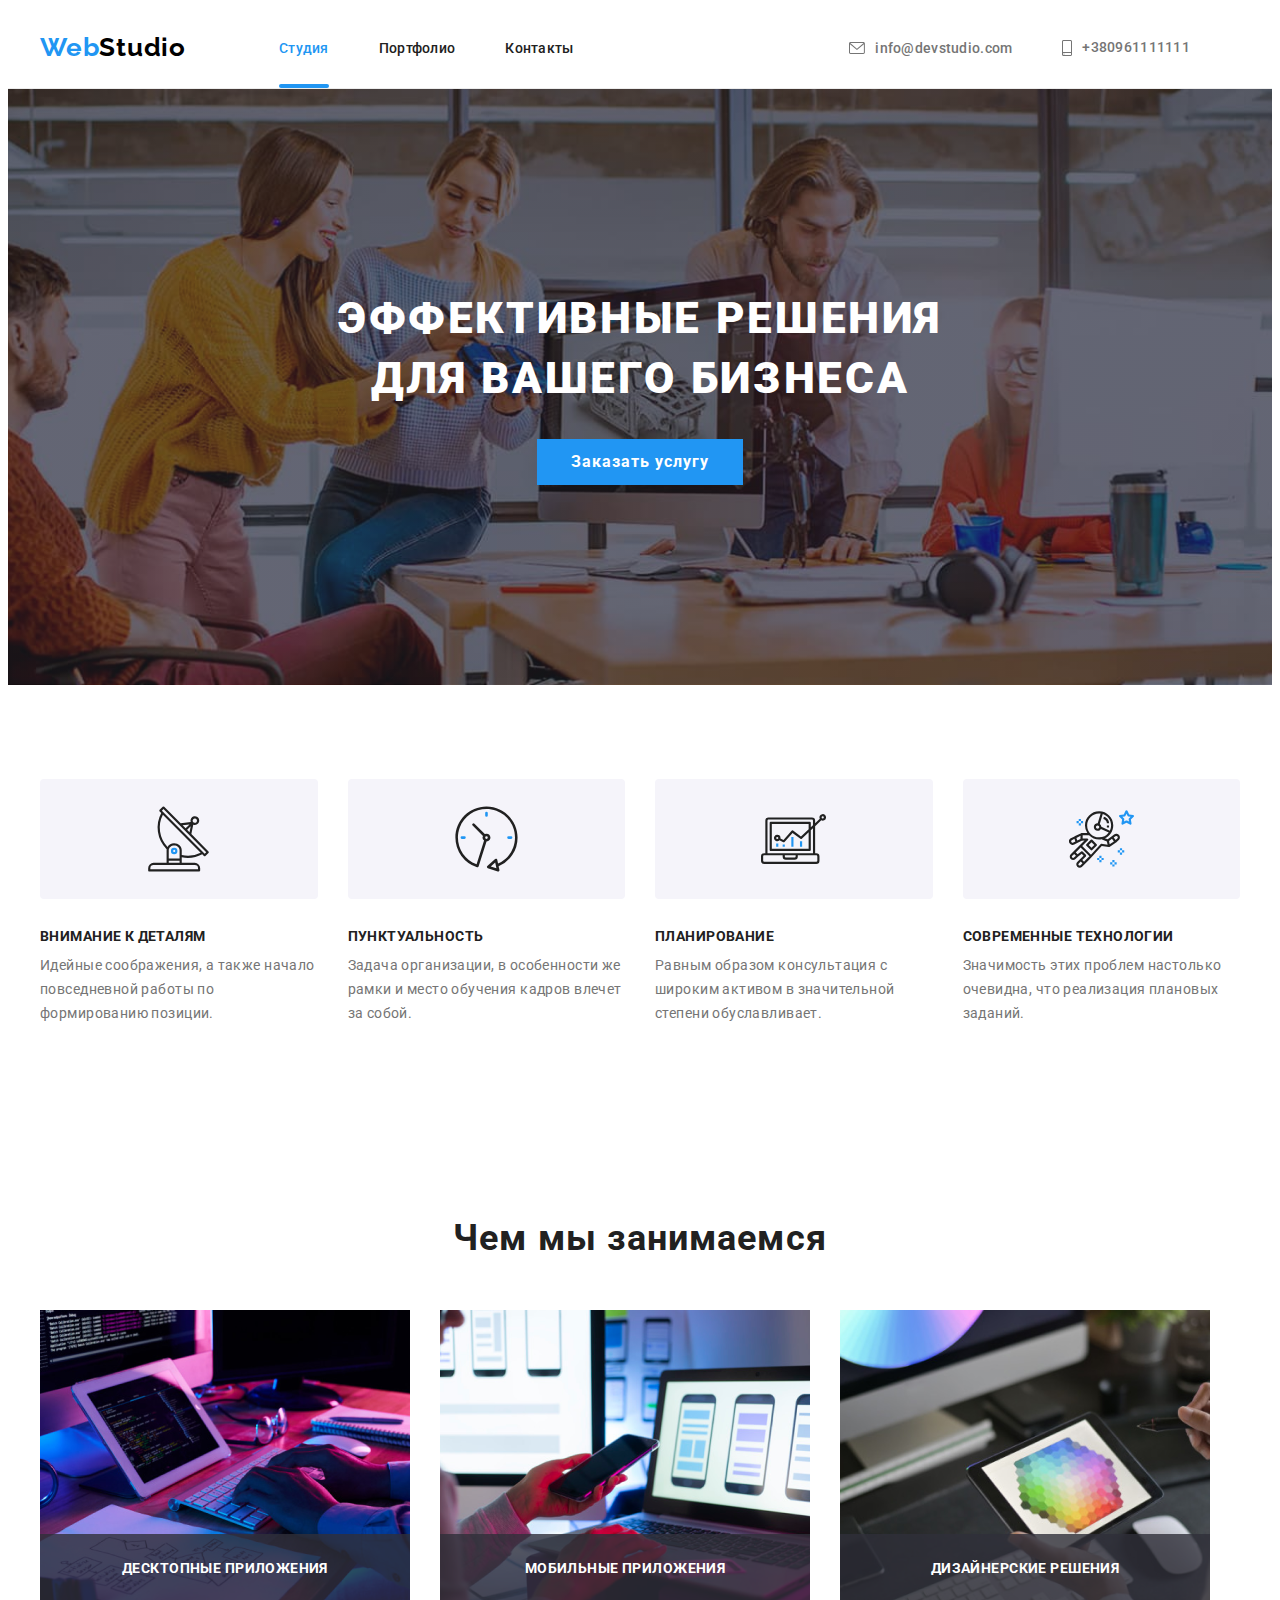
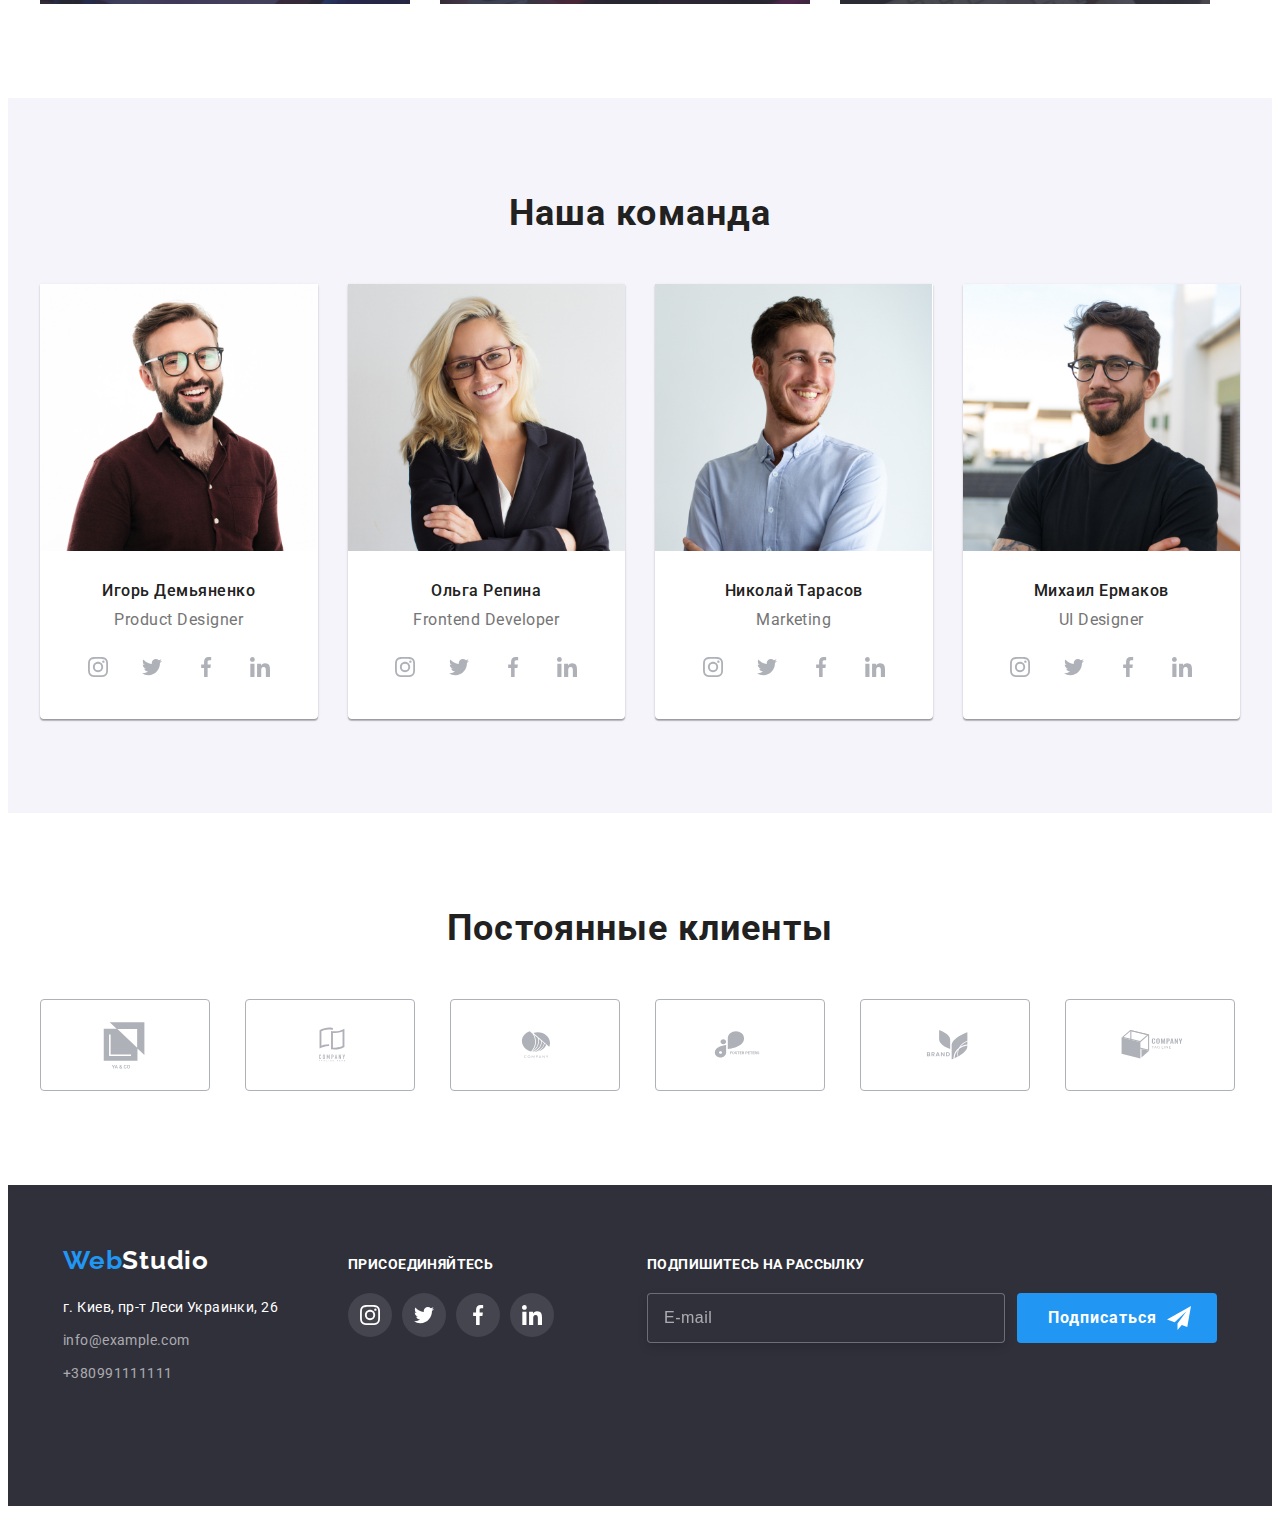
==== commit b9b6d33b: "Внесені виправлення" ====
--- a/index.html
+++ b/index.html
@@ -203,22 +203,42 @@
           <ul class="about-list list">
             <li class="about-list__item">
               <div class="about-list__box">
-                <img src="./images/box1.png" alt="пишет код" width="370" />
+                <picture>
+                  <source
+                    srcset="./images/box1.png 1x, 
+                    ./images/box1_2x.jpg 2x"
+                    media="(min-width: 1200px)"
+                  />
+                  <img src="./images/box1.png" alt="пишет код" width="370" />
+                </picture>
                 <h3 class="about-list__text">Десктопные приложения</h3>
               </div>
             </li>
             <li class="about-list__item">
               <div class="about-list__box">
+                <picture>
+                  <source
+                    srcset="./images/box2.png 1x, 
+                    ./images/box2_2x.jpg 2x"
+                    media="(min-width: 1200px)"
+                  />
                 <img
                   src="./images/box2.png"
                   alt="мобильное приложение"
                   width="370"
                 />
+                </picture>
                 <h3 class="about-list__text">Мобильные приложения</h3>
               </div>
             </li>
             <li class="about-list__item">
               <div class="about-list__box">
+                <picture>
+                  <source
+                    srcset="./images/box3.png 1x, 
+                    ./images/box3_2x.jpg 2x"
+                    media="(min-width: 1200px)"
+                  />
                 <img
                   src="./images/box3.png"
                   alt="цветовое оформление"
--- a/css/main.min.css
+++ b/css/main.min.css
@@ -1,2 +1,2 @@
-:root{--main-title-color: #ffffff;--second-title-color: #212121;--main-text-color: #757575;--second-text-color: #2196f3;--third-text-color: rgba(255, 255, 255, 0.6);--main-btn-color: #ffffff;--second-btn-color: #212121;--header-text-color: #212121;--header-logo-text-color: #2196f3;--second-logo-text-color: #000000;--third-logo-text-color: #ffffff;--accent-color: #2196f3;--background-btn-color: #f5f4fa;--background-color: #2f303a}p,h1,h2,h3,h4,h5,h6{margin:0}ul{margin:0;padding:0}button{cursor:pointer}img{display:block;max-width:100%;height:auto}body{font-family:"Roboto", sans-serif;color:var(--main-text-color)}.list{list-style:none}.link{text-decoration:none}.container{width:100%;padding-left:15px;padding-right:15px;margin:0 auto}@media screen and (min-width: 480px){.container{width:480px}}@media screen and (min-width: 768px){.container{width:768px}}@media screen and (min-width: 1200px){.container{width:1200px}}.header{background-color:#ffffff;border-bottom:1px solid #ececec}.header-list{display:none}@media screen and (min-width: 768px){.header-list{display:flex;align-items:center}}@media screen and (min-width: 1200px){.header-list{display:flex;align-items:center}}.nav-list{display:none}@media screen and (min-width: 768px) and (max-width: 1199.5px){.nav-list{display:flex;flex-direction:column;margin-left:84px}}@media screen and (min-width: 1200px){.nav-list{display:flex;align-items:center;margin-left:auto;margin-right:50px}}.header__container{display:flex;align-items:center}.header-navigation{display:flex;align-items:center}.header-logo{padding-right:93px;padding-top:24px;padding-bottom:25px}.header-logo{font-family:Raleway;font-weight:700;font-size:26px;line-height:1.19;letter-spacing:0.03em;color:var(--header-logo-text-color);text-decoration:none}.header-logo:focus,.header-logo:hover{color:var(--accent-color)}.header-list__item:not(:last-child){padding-right:50px}.studio-nav{color:var(--second-logo-text-color)}.header-list__link{position:relative;font-weight:500;font-size:14px;line-height:1.14;letter-spacing:0.02em;color:var(--header-text-color);transition:color 250ms cubic-bezier(0.4, 0, 0.2, 1)}.header-list__link:hover,.header-list__link:focus{color:var(--accent-color)}.header-list__link.current::after{content:"";position:absolute;left:0;bottom:0;margin-bottom:-32px;display:block;width:100%;height:4px;background-color:var(--accent-color);border-radius:2px;opacity:0;transition:opacity 250ms cubic-bezier(0.4, 0, 0.2, 1)}.header-list__link.current:hover::after{opacity:1}.current{color:var(--accent-color)}.current::after{color:var(--accent-color)}.nav-list__icon{fill:currentColor;margin-right:10px}.nav-list__mail{display:flex;align-items:center;padding-right:50px;margin-bottom:10px;font-weight:500;font-size:12px;line-height:1.17;letter-spacing:0.02em;color:var(--main-text-color);transition:color 250ms cubic-bezier(0.4, 0, 0.2, 1)}.nav-list__mail:hover,.nav-list__mail:focus{color:var(--accent-color)}@media screen and (min-width: 1200px){.nav-list__mail{font-size:14px;line-height:1.33;margin-bottom:0px}}.nav-list__tel{display:flex;align-items:center;font-weight:500;font-size:12px;line-height:1.17;letter-spacing:0.02em;color:var(--main-text-color);transition:color 250ms cubic-bezier(0.4, 0, 0.2, 1)}.nav-list__tel:hover,.nav-list__tel:focus{color:var(--accent-color)}@media screen and (min-width: 1200px){.nav-list__tel{font-size:14px;line-height:1.14}}.mob-menu{position:fixed;z-index:5;background-color:#ffffff;box-shadow:0px 4px 8px rgba(0,0,0,0.04),0px 2px 4px rgba(0,0,0,0.08),0px 1px 3px rgba(0,0,0,0.16);top:0;width:100vw;height:100vh;padding-top:21px;padding-bottom:48px;font-weight:500;font-size:40px;line-height:1.17;letter-spacing:0.02em;color:#212121}.mob-menu .container{height:100%;display:flex;flex-direction:column;justify-content:space-between}@media screen and (min-width: 768px){.mob-menu{display:none}}.menu-open__button{margin-left:auto;background-color:transparent;border:none;transition:fill 250ms cubic-bezier(0.4, 0, 0.2, 1)}.menu-open__button:hover,.menu-open__button:focus{fill:var(--accent-color)}@media screen and (min-width: 768px){.menu-open__button{display:none}}.menu-close__button{height:18.67px;display:block;margin-left:auto;margin-bottom:10px;background-color:transparent;border:none;transition:fill 250ms cubic-bezier(0.4, 0, 0.2, 1)}.menu-close__button:hover,.menu-close__button:focus{fill:var(--accent-color)}.mob-menu__item:not(:last-child){margin-bottom:32px}.mob-menu__link{color:currentColor;color:#212121}.mob-menu__link:hover{color:var(--accent-color)}.menu-close__icon{position:absolute;top:15px;right:15px}.mob-menu-nav__tel{font-weight:500;font-size:34px;line-height:1.17;letter-spacing:0.02em;color:var(--accent-color)}.mob-menu-nav__mail{font-weight:500;font-size:24px;line-height:1.17;letter-spacing:0.02em;color:var(--main-text-color)}.mob-menu-nav__item:not(:last-child){margin-bottom:32px}.mob-menu-social-list{display:flex}.mob-menu-social__link{font-weight:500;font-size:18px;line-height:1.22;letter-spacing:0.02em;color:var(--accent-color)}@media screen and (max-width: 400px){.mob-menu-social__link{font-size:16px}}.mob-menu-social__item{margin-right:10px}.mob-menu-social__item:not(:last-child)::after{content:"";border-right:1px solid rgba(33,33,33,0.2);transform:rotate(90deg);margin-left:10px}.hero{max-width:1600px;margin-left:auto;margin-right:auto;background-image:linear-gradient(to right, rgba(47,48,58,0.4), rgba(47,48,58,0.4)),url(../images/header/header_mob.jpg);background-repeat:no-repeat;background-position:center;background-size:cover;background-color:var(--background-color);padding-top:118px;padding-bottom:118px}@media (min-device-pixel-ratio: 2), (min-resolution: 192dpi), (min-resolution: 2dppx){.hero{background-image:linear-gradient(to right, rgba(47,48,58,0.4), rgba(47,48,58,0.4)),url(../images/header/header_mob_2x.jpg)}}@media screen and (min-width: 768px){.hero{background-image:linear-gradient(to right, rgba(47,48,58,0.4), rgba(47,48,58,0.4)),url(../images/header/header_tab.jpg)}}@media screen and (min-width: 768px) and (min-device-pixel-ratio: 2), screen and (min-width: 768px) and (min-resolution: 192dpi), screen and (min-width: 768px) and (min-resolution: 2dppx){.hero{background-image:linear-gradient(to right, rgba(47,48,58,0.4), rgba(47,48,58,0.4)),url(../images/header/header_tab_2x.jpg)}}@media screen and (min-width: 1200px){.hero{padding-top:200px;padding-bottom:200px;background-image:linear-gradient(to right, rgba(47,48,58,0.4), rgba(47,48,58,0.4)),url(../images/header/header.jpg)}}@media screen and (min-width: 1200px) and (min-device-pixel-ratio: 2), screen and (min-width: 1200px) and (min-resolution: 192dpi), screen and (min-width: 1200px) and (min-resolution: 2dppx){.hero{background-image:linear-gradient(to right, rgba(47,48,58,0.4), rgba(47,48,58,0.4)),url(../images/header/header_2x.jpg)}}.hero__title{font-weight:900;font-size:44px;line-height:1.36;text-align:center;letter-spacing:0.06em;text-transform:uppercase;color:var(--main-title-color);margin-bottom:30px;margin:0 auto;padding-bottom:30px}@media screen and (max-width: 1200px){.hero__title{font-size:26px;line-height:1.62}}.hero-back__container{max-width:1600px;margin-left:auto;margin-right:auto;text-align:center;letter-spacing:0.06em}.button{font-family:inherit;font-weight:700;font-size:16px;line-height:1.87;align-items:center;text-align:center;letter-spacing:0.06em;color:var(--main-btn-color);cursor:pointer;border-radius:4px solid var(--accent-color);border-color:transparent;padding-top:6px;padding-bottom:6px;padding-left:32px;padding-right:32px}.button:hover,.button:focus{color:var(--main-btn-color);background-color:var(--accent-color);box-shadow:0px 4px 4px rgba(0,0,0,0.15);border-radius:4px}.hero__button{color:var(--main-btn-color);background-color:var(--accent-color);border-radius:4px solid var(--accent-color)}.features{padding-top:60px;padding-bottom:60px}@media screen and (min-width: 1200px){.features{padding-top:94px;padding-bottom:94px}}.features__container{display:flex}.visually-hidden{position:absolute;overflow:hidden;clip:rect(0 0 0 0);height:1px;width:1px;margin:-1px;padding:0;border:0}.features-list{margin:0 auto}@media screen and (min-width: 768px){.features-list{display:flex;flex-wrap:wrap;margin-left:-30px}}@media screen and (min-width: 768px){.features-list__item{flex-basis:calc(100% / 2 - 30px);margin-left:30px}}@media screen and (min-width: 1200px){.features-list__item{flex-basis:calc(100% / 4 - 30px)}}.features-list__icon-box{height:120px;background-color:#f5f4fa;border-radius:4px;margin-bottom:30px;display:flex;align-items:center;justify-content:center}.features__title{font-weight:700;font-size:14px;line-height:1.14;letter-spacing:0.03em;text-transform:uppercase;color:var(--second-title-color);margin-bottom:10px}@media screen and (max-width: 480px){.features__title{justify-content:center;display:flex}}.features__after-title{display:flex;justify-content:center;height:75px;font-weight:400;font-size:14px;line-height:1.71;letter-spacing:0.03em;color:var(--main-text-color)}.about{padding-bottom:94px;padding-top:94px}@media screen and (max-width: 1199.5px){.about{display:none}}.about__title{font-weight:700;font-size:36px;line-height:1.17;text-align:center;letter-spacing:0.03em;color:var(--second-title-color);padding-bottom:50px}.about-list{display:flex}.about-list__item{display:block;max-width:100%;height:auto}.about-list__item:not(:last-child){margin-right:30px;max-width:370px}.about-list__box{position:relative}.about-list__text{position:absolute;font-weight:700;font-size:14px;line-height:1.14;text-align:center;letter-spacing:0.03em;text-transform:uppercase;color:var(--main-title-color);bottom:0;left:0;display:flex;align-items:center;justify-content:center;background:rgba(47,48,58,0.8);width:370px;height:70px}.team{background-color:#f5f4fa;padding-top:60px;padding-bottom:60px}@media screen and (min-width: 1200px){.team{padding-top:94px;padding-bottom:94px}}.team__title{font-weight:700;font-size:36px;line-height:1.17;text-align:center;letter-spacing:0.03em;color:var(--second-title-color);margin-bottom:50px}@media screen and (max-width: 1200px){.team__title{font-size:28px;line-height:1.18}}.team-list{justify-content:space-between;border-radius:0px 0px 4px 4px;margin-bottom:-30px}@media screen and (min-width: 768px){.team-list{display:flex;flex-wrap:wrap;margin-left:-30px}}.team-list__item{background-color:white;box-shadow:0px 1px 3px rgba(0,0,0,0.12),0px 1px 1px rgba(0,0,0,0.14),0px 2px 1px rgba(0,0,0,0.2);border-radius:0px 0px 4px 4px;margin-bottom:30px}@media screen and (min-width: 768px){.team-list__item{flex-basis:calc(100% / 2 - 30px);margin-left:30px}}@media screen and (min-width: 1200px){.team-list__item{flex-basis:calc(100% / 4 - 30px)}}.team-list__title{font-weight:500;font-size:16px;line-height:1.19;text-align:center;letter-spacing:0.03em;color:var(--second-title-color);padding-top:30px;padding-bottom:10px}.team-list__after-title{font-weight:400;font-size:16px;line-height:1.19;text-align:center;letter-spacing:0.03em;color:var(--main-text-color);margin-bottom:16px}.team-list__social-list{display:flex;justify-content:center;padding-bottom:30px}.social-list__item{height:44px;width:44px}.social-list__item+.social-list__item{margin-left:10px}.social-list__link{height:100%;width:100%;border-radius:50%;display:flex;align-items:center;justify-content:center;color:#afb1b8;transition:color 250ms cubic-bezier(0.4, 0, 0.2, 1),background-color 250ms cubic-bezier(0.4, 0, 0.2, 1)}.social-list__link:hover,.social-list__link:focus{background-color:var(--accent-color);color:var(--main-btn-color)}.social-list__icon{fill:currentColor}.clients{padding-top:60px;padding-bottom:60px}@media screen and (min-width: 1200px){.clients{padding-top:94px;padding-bottom:94px}}.clients__title{font-weight:700;font-size:36px;line-height:1.17;text-align:center;letter-spacing:0.03em;color:var(--second-title-color);margin-bottom:50px}@media screen and (max-width: 1200px){.clients__title{font-size:22px;line-height:1.18}}@media screen and (min-width: 320px){.clients-list{display:flex;flex-wrap:wrap;align-items:center;margin-left:-30px;margin-bottom:-30px}}@media screen and (min-width: 768px){.clients-list{display:flex;flex-wrap:wrap;align-items:center;margin-left:-30px}}@media screen and (min-width: 1200px){.clients-list{display:flex;align-items:center;justify-content:space-between;margin-left:-30px}}.clients-list__link{display:flex;height:92px;align-items:center;justify-content:center;box-sizing:border-box;border:1px solid #afb1b8;border-radius:4px;transition:border-color 250ms cubic-bezier(0.4, 0, 0.2, 1),fill 250ms cubic-bezier(0.4, 0, 0.2, 1)}.clients-list__link:hover{border-color:var(--accent-color)}@media screen and (min-width: 1200px){.clients-list__link{width:170px}}@media screen and (min-width: 320px){.clients-list__item{flex-basis:calc(100% / 2 - 30px);margin-left:30px;margin-bottom:30px}}@media screen and (min-width: 768px){.clients-list__item{flex-basis:calc(100% / 3 - 30px);margin-left:30px;margin-bottom:30px}}@media screen and (min-width: 1200px){.clients-list__item{flex-basis:calc(100% / 6 - 30px);margin-left:30px}}.clients-list__icon{fill:#afb1b8}.clients-list__link:hover .clients-list__icon{fill:var(--accent-color)}.footer{background-color:var(--background-color);padding-top:60px;padding-bottom:60px}@media screen and (max-width: 767px){.footer{text-align:center}}.footer__container{display:flex;flex-direction:row;flex-wrap:wrap;justify-content:space-around;align-items:flex-start;text-align:center}@media screen and (min-width: 1199px){.footer__container{align-items:baseline;justify-content:center;text-align:start}}.address-box{margin-right:70px;margin-bottom:60px;text-align:center}@media screen and (max-width: 767.5px){.address-box{width:100%;margin-right:0px}}.footer-logo{font-family:Raleway;font-weight:700;font-size:26px;line-height:1.19;letter-spacing:0.03em;color:var(--header-logo-text-color);text-decoration:none;margin-bottom:20px}.footer-logo:focus,.footer-logo:hover{color:var(--accent-color)}@media screen and (min-width: 1200px){.footer-logo{display:flex}}.footer-studio{color:var(--third-logo-text-color)}.footer-list__item:not(:last-child){margin-bottom:9px}.footer-list__address-link{font-style:normal;font-weight:400;font-size:14px;line-height:1.71;letter-spacing:0.03em;color:var(--main-title-color);transition:color 250ms cubic-bezier(0.4, 0, 0.2, 1)}.footer-list__address-link:focus,.footer-list__address-link:hover{color:var(--accent-color)}@media screen and (min-width: 1200px){.footer-list__address-link{display:flex}}.footer-list__link{font-style:normal;font-weight:400;font-size:14px;line-height:1.71;letter-spacing:0.03em;color:var(--third-text-color);transition:color 250ms cubic-bezier(0.4, 0, 0.2, 1)}.footer-list__link:focus,.footer-list__link:hover{color:var(--accent-color)}@media screen and (min-width: 1200px){.footer-list__link{display:flex}}.sign-box__title{font-weight:700;font-size:14px;line-height:1.14;letter-spacing:0.03em;text-transform:uppercase;color:var(--main-title-color);margin-bottom:20px}.sign-box__button{display:flex;width:200px;height:50px;background:var(--accent-color);border-radius:4px;padding-left:29px;padding-right:13px;margin-left:auto;margin-right:auto}.sign-box__button:hover,.sign-box__button:focus{box-shadow:0px 4px 4px rgba(0,0,0,0.15)}.sign-box__input{width:100%;height:50px;background:#2f303a;padding:15px 16px;margin-right:12px;margin-bottom:20px;color:rgba(255,255,255,0.3);border:1px solid rgba(255,255,255,0.3);box-sizing:border-box;filter:drop-shadow(0px 4px 4px rgba(0,0,0,0.15));border-radius:4px}.sign-box__input:focus{border-color:var(--accent-color)}@media screen and (min-width: 1200px){.sign-box__input{width:358px;margin-bottom:0}}.sign-box__form{display:flex;align-items:center;flex-wrap:wrap;align-items:center}.sign-box__input::placeholder{font-weight:400;font-size:16px;line-height:1.25;display:flex;align-items:center;letter-spacing:0.03em;color:rgba(255,255,255,0.6)}.sign-box__icon{margin-left:10px}.backdrop{position:fixed;top:0;left:0;width:95vw;height:100vh;background-color:rgba(0,0,0,0.2);transition:opacity 250ms, visibility 250ms}@media screen and (min-width: 1200px){.backdrop{width:100vw;padding-left:0px;padding-right:0px}}.modal{position:absolute;top:50%;left:50%;transform:translate(-50%, -50%);transition:transform 250ms;width:450px;min-height:581px;background-color:#ffffff;border-radius:4px;padding-top:40px;padding-left:41px;padding-right:39px;padding-bottom:40px}@media screen and (min-width: 1200px){.modal{width:528px}}@media screen and (max-width: 400px){.modal{width:400px}}.backdrop.is-hidden .modal{transform:scale(1.5);transition:transform 250ms}.modal-close__button{width:30px;height:30px;background-color:transparent;border:1px solid rgba(0,0,0,0.1);border-radius:50%;position:absolute;top:8px;right:8px;display:flex;align-items:center;justify-content:center;transition:fill 250ms cubic-bezier(0.4, 0, 0.2, 1);transition:border-color 250ms cubic-bezier(0.4, 0, 0.2, 1)}.modal-close__button:focus,.modal-close__button:hover{border-color:var(--accent-color)}.modal-close__icon{position:absolute}.modal-close__button:focus .modal-close__icon,.modal-close__button:hover .modal-close__icon{fill:var(--accent-color)}.is-hidden{visibility:hidden;opacity:0;pointer-events:none}.modal__title{font-weight:700;font-size:20px;line-height:1.15;text-align:center;letter-spacing:0.03em;color:var(--second-btn-color);text-align:center;margin-bottom:30px}.modal__input{width:100%;height:40px;border:1px solid rgba(33,33,33,0.2);border-radius:4px;box-sizing:border-box;color:var(--main-text-color);padding-left:42px;padding-bottom:12px;padding-top:12px;font-weight:400;font-size:12px;line-height:1.17;letter-spacing:0.01em;outline:none;transition:border-color 250ms cubic-bezier(0.4, 0, 0.2, 1)}.modal__input:focus{border-color:var(--accent-color)}.modal__input:focus+.modal__icon{fill:var(--accent-color)}.modal__field{display:flex;flex-direction:column;margin-bottom:10px}.modal__field:nth-child(4){margin-bottom:20px}.modal__field label{margin-bottom:4px;font-weight:400;font-size:12px;line-height:1.17;letter-spacing:0.01em;color:var(--main-text-color)}.modal-send__button{width:200px;height:50px;color:var(--main-btn-color);background:var(--accent-color);border-radius:4px;display:block;margin:0 auto;margin-top:30px}.modal-send__button:hover,.modal-send__button:focus{box-shadow:0px 4px 4px rgba(0,0,0,0.15)}.modal__input-wrap{position:relative}.modal__comment{padding:16px 12px;width:100%;height:120px;border:1px solid rgba(33,33,33,0.2);border-radius:4px;resize:none;outline:none}.modal__comment:focus{border-color:var(--accent-color)}.modal__comment::placeholder{font-weight:400;font-size:12px;line-height:1.17;letter-spacing:0.01em;color:rgba(117,117,117,0.5)}.modal__icon{position:absolute;left:12px;top:50%;transform:translateY(-50%);transition:fill 250ms cubic-bezier(0.4, 0, 0.2, 1)}.policy-box{display:flex;align-items:center;justify-content:center}.policy-box__text{font-weight:400;font-size:12px;line-height:1.17;letter-spacing:0.03em;color:var(--main-text-color);display:flex;align-items:center;justify-content:center}@media screen and (min-width: 1200){.policy-box__text{font-size:14px;line-height:1.71}}@media screen and (max-width: 400px){.policy-box__text{font-size:10px}}.policy-box__item{width:16px;height:15px;border:2px solid #000000;border-radius:2px;margin-right:7px;display:flex;align-items:center;justify-content:center}.policy-box__link{color:var(--accent-color);text-decoration:underline}.policy-box__check:checked+.policy-box__text .policy-box__item{background-color:var(--accent-color);border:none}.join-box{margin-bottom:60px}@media screen and (min-width: 1200px){.join-box{margin-right:93px}}.join-box__title{color:var(--main-title-color);font-weight:700;font-size:14px;line-height:1.14;letter-spacing:0.03em;text-transform:uppercase;margin-bottom:20px}.join-box__link{height:100%;width:100%;background-color:rgba(255,255,255,0.1);border-radius:50%;display:flex;align-items:center;justify-content:center;transition:background-color 250ms cubic-bezier(0.4, 0, 0.2, 1)}.join-box__link:hover,.join-box__link:focus{background-color:var(--accent-color)}.join-box__item{height:44px;width:44px}.join-box-list{display:flex;justify-content:space-between;border-radius:0px 0px 4px 4px}.join-box__item+.join-box__item{margin-left:10px}.join-box__icon{fill:var(--main-btn-color)}.portfolio__filter{padding-top:60px;padding-bottom:60px}@media screen and (min-width: 1200px){.portfolio__filter{padding-top:94px;padding-bottom:94px}}@media screen and (max-width: 768px){.filter__list{display:flex;flex-wrap:wrap;margin-left:-8px;justify-content:start;margin-bottom:40px}}@media screen and (min-width: 768px){.filter__list{display:flex;justify-content:center;margin-bottom:56px}}.filter__item:nth-child(-n+3){margin-bottom:15px}.filter__item:not(:last-child){margin-right:8px}.filter__item:hover{display:flex;border-radius:4px;box-shadow:0px 3px 1px rgba(0,0,0,0.1),0px 1px 2px rgba(0,0,0,0.08),0px 2px 2px rgba(0,0,0,0.12);border-style:none}.filter__btn{font-family:inherit;font-weight:500;font-size:16px;line-height:1.62;text-align:center;border-radius:4px;letter-spacing:0.03em;color:var(--second-btn-color);cursor:pointer;transition:background-color 250ms cubic-bezier(0.4, 0, 0.2, 1)}.filter__btn:focus,.filter__btn:hover{background-color:var(--accent-color)}.portfolio-list__link:hover{box-shadow:0px 1px 1px rgba(0,0,0,0.12),0px 4px 4px rgba(0,0,0,0.06),1px 4px 6px rgba(0,0,0,0.16);background:#ffffff;cursor:pointer}.portfolio-list__description{padding-top:20px;padding-right:24px;padding-bottom:20px;padding-left:24px;border-bottom:1px solid #eeeeee;border-right:1px solid #eeeeee;border-left:1px solid #eeeeee;box-sizing:border-box}@media screen and (min-width: 768px) and (max-width: 1199.5px){.portfolio-list__description{flex-grow:1}}.portfolio-list__text{font-family:inherit;font-weight:700;font-size:18px;line-height:2;letter-spacing:0.06em;color:var(--second-title-color);text-decoration:none}.portfolio-list__after-text{font-family:inherit;font-weight:normal;font-size:16px;line-height:1.87;letter-spacing:0.03em;color:var(--main-text-color)}.portfolio-list{margin-bottom:-30px}@media screen and (min-width: 768px){.portfolio-list{display:flex;flex-wrap:wrap;margin-left:-30px}}.portfolio-list__item{margin-bottom:30px}@media screen and (min-width: 768px){.portfolio-list__item{flex-basis:calc(100% / 2 - 30px);margin-left:30px;margin-right:0;margin-bottom:30px}}@media screen and (min-width: 1200px){.portfolio-list__item{flex-basis:calc((100% - 3 * 30px) / 3);margin-left:30px;margin-right:0;margin-bottom:30px}}.portfolio-list__link:hover .portfolio-list__top-text{transform:translateY(0)}.portfolio-list__link{display:block;transition:transform 250ms cubic-bezier(0.4, 0, 0.2, 1)}@media screen and (min-width: 768px) and (max-width: 1199.5px){.portfolio-list__link{display:flex;flex-direction:column;height:100%}}.portfolio-list__wrap{position:relative;overflow:hidden}.portfolio-list__link:nth-child(3n+1){margin-left:0px}.portfolio-list__top-text{position:absolute;top:0;left:0;background-color:rgba(33,150,243,0.9);padding:63px 24px 63px 24px;font-weight:400;font-size:18px;line-height:1.56;letter-spacing:0.03em;color:#ffffff;height:100%;transform:translateY(101%);transition:transform 250ms cubic-bezier(0.4, 0, 0.2, 1)}@media screen and (max-width: 397px){.portfolio-list__top-text{font-size:8px}}
+:root{--main-title-color: #ffffff;--second-title-color: #212121;--main-text-color: #757575;--second-text-color: #2196f3;--third-text-color: rgba(255, 255, 255, 0.6);--main-btn-color: #ffffff;--second-btn-color: #212121;--header-text-color: #212121;--header-logo-text-color: #2196f3;--second-logo-text-color: #000000;--third-logo-text-color: #ffffff;--accent-color: #2196f3;--background-btn-color: #f5f4fa;--background-color: #2f303a}p,h1,h2,h3,h4,h5,h6{margin:0}ul{margin:0;padding:0}button{cursor:pointer}img{display:block;max-width:100%;height:auto}body{font-family:"Roboto", sans-serif;color:var(--main-text-color)}.list{list-style:none}.link{text-decoration:none}.container{width:100%;padding-left:15px;padding-right:15px;margin:0 auto}@media screen and (min-width: 480px){.container{width:480px}}@media screen and (min-width: 768px){.container{width:768px}}@media screen and (min-width: 1200px){.container{width:1200px}}.header{background-color:#ffffff;border-bottom:1px solid #ececec}.header-list{display:none}@media screen and (min-width: 768px){.header-list{display:flex;align-items:center}}@media screen and (min-width: 1200px){.header-list{display:flex;align-items:center}}.nav-list{display:none}@media screen and (min-width: 768px) and (max-width: 1199.5px){.nav-list{display:flex;flex-direction:column;margin-left:84px}}@media screen and (min-width: 1200px){.nav-list{display:flex;align-items:center;margin-left:auto;margin-right:50px}}.header__container{display:flex;align-items:center}.header-navigation{display:flex;align-items:center}.header-logo{padding-right:93px;padding-top:24px;padding-bottom:25px}.header-logo{font-family:Raleway;font-weight:700;font-size:26px;line-height:1.19;letter-spacing:0.03em;color:var(--header-logo-text-color);text-decoration:none}.header-logo:focus,.header-logo:hover{color:var(--accent-color)}.header-list__item:not(:last-child){padding-right:50px}.studio-nav{color:var(--second-logo-text-color)}.header-list__link{position:relative;font-weight:500;font-size:14px;line-height:1.14;letter-spacing:0.02em;color:var(--header-text-color);transition:color 250ms cubic-bezier(0.4, 0, 0.2, 1)}.header-list__link:hover,.header-list__link:focus{color:var(--accent-color)}.header-list__link.current::after{content:"";position:absolute;left:0;bottom:0;margin-bottom:-32px;display:block;width:100%;height:4px;background-color:var(--accent-color);border-radius:2px;opacity:1;transition:opacity 250ms cubic-bezier(0.4, 0, 0.2, 1)}.current{color:var(--accent-color)}.current::after{color:var(--accent-color)}.nav-list__icon{fill:currentColor;margin-right:10px}.nav-list__mail{display:flex;align-items:center;margin-bottom:10px;font-weight:500;font-size:12px;line-height:1.17;letter-spacing:0.02em;color:var(--main-text-color);transition:color 250ms cubic-bezier(0.4, 0, 0.2, 1)}.nav-list__mail:hover,.nav-list__mail:focus{color:var(--accent-color)}@media screen and (min-width: 1200px){.nav-list__mail{font-size:14px;line-height:1.33;margin-bottom:0px;padding-right:50px}}.nav-list__tel{display:flex;align-items:center;font-weight:500;font-size:12px;line-height:1.17;letter-spacing:0.02em;color:var(--main-text-color);transition:color 250ms cubic-bezier(0.4, 0, 0.2, 1)}.nav-list__tel:hover,.nav-list__tel:focus{color:var(--accent-color)}@media screen and (min-width: 1200px){.nav-list__tel{font-size:14px;line-height:1.14}}.mob-menu{position:fixed;z-index:5;background-color:#ffffff;box-shadow:0px 4px 8px rgba(0,0,0,0.04),0px 2px 4px rgba(0,0,0,0.08),0px 1px 3px rgba(0,0,0,0.16);top:0;width:100vw;height:100vh;padding-top:21px;padding-bottom:48px;font-weight:500;font-size:40px;line-height:1.17;letter-spacing:0.02em;color:#212121}.mob-menu .container{height:100%;display:flex;flex-direction:column;justify-content:space-between}@media screen and (min-width: 768px){.mob-menu{display:none}}.menu-open__button{margin-left:auto;background-color:transparent;border:none;transition:fill 250ms cubic-bezier(0.4, 0, 0.2, 1)}.menu-open__button:hover,.menu-open__button:focus{fill:var(--accent-color)}@media screen and (min-width: 768px){.menu-open__button{display:none}}.menu-close__button{height:18.67px;display:block;margin-left:auto;margin-bottom:10px;background-color:transparent;border:none;transition:fill 250ms cubic-bezier(0.4, 0, 0.2, 1)}.menu-close__button:hover,.menu-close__button:focus{fill:var(--accent-color)}.mob-menu__item:not(:last-child){margin-bottom:32px}.mob-menu__link{color:currentColor;color:#212121}.mob-menu__link:hover{color:var(--accent-color)}.current{color:var(--accent-color)}.menu-close__icon{position:absolute;top:15px;right:15px}.mob-menu-nav__tel{font-weight:500;font-size:34px;line-height:1.17;letter-spacing:0.02em;color:var(--accent-color)}.mob-menu-nav__mail{font-weight:500;font-size:24px;line-height:1.17;letter-spacing:0.02em;color:var(--main-text-color)}.mob-menu-nav__item:not(:last-child){margin-bottom:32px}.mob-menu-social-list{display:flex;padding-bottom:0px;padding-top:0px}.mob-menu-social__link{font-weight:500;font-size:18px;line-height:1.22;letter-spacing:0.02em;color:var(--accent-color)}@media screen and (max-width: 400px){.mob-menu-social__link{font-size:14px}}.mob-menu-social__item{margin-right:10px}.mob-menu-social__item:not(:last-child)::after{content:"";border-right:1px solid rgba(33,33,33,0.2);transform:rotate(90deg);margin-left:10px;height:22px}.hero{max-width:1600px;margin-left:auto;margin-right:auto;background-image:linear-gradient(to right, rgba(47,48,58,0.4), rgba(47,48,58,0.4)),url(../images/header/header_mob.jpg);background-repeat:no-repeat;background-position:center;background-size:cover;background-color:var(--background-color);padding-top:118px;padding-bottom:118px}@media (min-device-pixel-ratio: 2), (min-resolution: 192dpi), (min-resolution: 2dppx){.hero{background-image:linear-gradient(to right, rgba(47,48,58,0.4), rgba(47,48,58,0.4)),url(../images/header/header_mob_2x.jpg)}}@media screen and (min-width: 768px){.hero{background-image:linear-gradient(to right, rgba(47,48,58,0.4), rgba(47,48,58,0.4)),url(../images/header/header_tab.jpg)}}@media screen and (min-width: 768px) and (min-device-pixel-ratio: 2), screen and (min-width: 768px) and (min-resolution: 192dpi), screen and (min-width: 768px) and (min-resolution: 2dppx){.hero{background-image:linear-gradient(to right, rgba(47,48,58,0.4), rgba(47,48,58,0.4)),url(../images/header/header_tab_2x.jpg)}}@media screen and (min-width: 1200px){.hero{padding-top:200px;padding-bottom:200px;background-image:linear-gradient(to right, rgba(47,48,58,0.4), rgba(47,48,58,0.4)),url(../images/header/header.jpg)}}@media screen and (min-width: 1200px) and (min-device-pixel-ratio: 2), screen and (min-width: 1200px) and (min-resolution: 192dpi), screen and (min-width: 1200px) and (min-resolution: 2dppx){.hero{background-image:linear-gradient(to right, rgba(47,48,58,0.4), rgba(47,48,58,0.4)),url(../images/header/header_2x.jpg)}}.hero__title{font-weight:900;font-size:44px;line-height:1.36;text-align:center;letter-spacing:0.06em;text-transform:uppercase;color:var(--main-title-color);margin-bottom:30px;margin:0 auto;padding-bottom:30px}@media screen and (max-width: 1200px){.hero__title{font-size:26px;line-height:1.62}}.hero-back__container{max-width:1600px;margin-left:auto;margin-right:auto;text-align:center;letter-spacing:0.06em}.button{font-family:inherit;font-weight:700;font-size:16px;line-height:1.87;align-items:center;text-align:center;letter-spacing:0.06em;color:var(--main-btn-color);cursor:pointer;border-radius:4px solid var(--accent-color);border-color:transparent;padding-top:6px;padding-bottom:6px;padding-left:32px;padding-right:32px;transition:color 250ms cubic-bezier(0.4, 0, 0.2, 1),box-shadow 250ms cubic-bezier(0.4, 0, 0.2, 1)}.button:hover,.button:focus{color:var(--main-btn-color);background-color:var(--accent-color);box-shadow:0px 4px 4px rgba(0,0,0,0.15);border-radius:4px}.hero__button{color:var(--main-btn-color);background-color:var(--accent-color);border-radius:4px solid var(--accent-color)}.features{padding-top:60px;padding-bottom:60px}@media screen and (min-width: 1200px){.features{padding-top:94px;padding-bottom:94px}}.features__container{display:flex}.visually-hidden{position:absolute;overflow:hidden;clip:rect(0 0 0 0);height:1px;width:1px;margin:-1px;padding:0;border:0}.features-list{margin:0 auto}@media screen and (min-width: 768px){.features-list{display:flex;flex-wrap:wrap;margin-left:-30px}}@media screen and (min-width: 768px){.features-list__item{flex-basis:calc(100% / 2 - 30px);margin-left:30px}}@media screen and (min-width: 1200px){.features-list__item{flex-basis:calc(100% / 4 - 30px)}}.features-list__icon-box{height:120px;background-color:#f5f4fa;border-radius:4px;margin-bottom:30px;display:flex;align-items:center;justify-content:center}.features__title{font-weight:700;font-size:14px;line-height:1.14;letter-spacing:0.03em;text-transform:uppercase;color:var(--second-title-color);margin-bottom:10px}@media screen and (max-width: 480px){.features__title{justify-content:center;display:flex}}.features__after-title{display:flex;justify-content:center;height:75px;font-weight:400;font-size:14px;line-height:1.71;letter-spacing:0.03em;color:var(--main-text-color)}.about{padding-bottom:94px;padding-top:94px}@media screen and (max-width: 1199.5px){.about{display:none}}.about__title{font-weight:700;font-size:36px;line-height:1.17;text-align:center;letter-spacing:0.03em;color:var(--second-title-color);padding-bottom:50px}.about-list{display:flex}.about-list__item{display:block;max-width:100%;height:auto}.about-list__item:not(:last-child){margin-right:30px;max-width:370px}.about-list__box{position:relative}.about-list__text{position:absolute;font-weight:700;font-size:14px;line-height:1.14;text-align:center;letter-spacing:0.03em;text-transform:uppercase;color:var(--main-title-color);bottom:0;left:0;display:flex;align-items:center;justify-content:center;background:rgba(47,48,58,0.8);width:370px;height:70px}.team{background-color:#f5f4fa;padding-top:60px;padding-bottom:60px}@media screen and (min-width: 1200px){.team{padding-top:94px;padding-bottom:94px}}.team__title{font-weight:700;font-size:36px;line-height:1.17;text-align:center;letter-spacing:0.03em;color:var(--second-title-color);margin-bottom:50px}@media screen and (max-width: 1200px){.team__title{font-size:28px;line-height:1.18}}.team-list{justify-content:space-between;border-radius:0px 0px 4px 4px;margin-bottom:-30px}@media screen and (min-width: 768px){.team-list{display:flex;flex-wrap:wrap;margin-left:-30px}}.team-list__item{background-color:white;box-shadow:0px 1px 3px rgba(0,0,0,0.12),0px 1px 1px rgba(0,0,0,0.14),0px 2px 1px rgba(0,0,0,0.2);border-radius:0px 0px 4px 4px;margin-bottom:30px}@media screen and (min-width: 768px){.team-list__item{flex-basis:calc(100% / 2 - 30px);margin-left:30px}}@media screen and (min-width: 1200px){.team-list__item{flex-basis:calc(100% / 4 - 30px)}}.team-list__title{font-weight:500;font-size:16px;line-height:1.19;text-align:center;letter-spacing:0.03em;color:var(--second-title-color);padding-top:30px;padding-bottom:10px}.team-list__after-title{font-weight:400;font-size:16px;line-height:1.19;text-align:center;letter-spacing:0.03em;color:var(--main-text-color);margin-bottom:16px}.team-list__social-list{display:flex;justify-content:center;padding-bottom:30px}.social-list__item{height:44px;width:44px}.social-list__item+.social-list__item{margin-left:10px}.social-list__link{height:100%;width:100%;border-radius:50%;display:flex;align-items:center;justify-content:center;color:#afb1b8;transition:color 250ms cubic-bezier(0.4, 0, 0.2, 1),background-color 250ms cubic-bezier(0.4, 0, 0.2, 1)}.social-list__link:hover,.social-list__link:focus{background-color:var(--accent-color);color:var(--main-btn-color)}.social-list__icon{fill:currentColor}.clients{padding-top:60px;padding-bottom:60px}@media screen and (min-width: 1200px){.clients{padding-top:94px;padding-bottom:94px}}.clients__title{font-weight:700;font-size:36px;line-height:1.17;text-align:center;letter-spacing:0.03em;color:var(--second-title-color);margin-bottom:50px}@media screen and (max-width: 1200px){.clients__title{font-size:22px;line-height:1.18}}@media screen and (min-width: 320px){.clients-list{display:flex;flex-wrap:wrap;align-items:center;margin-left:-30px;margin-bottom:-30px}}@media screen and (min-width: 768px){.clients-list{display:flex;flex-wrap:wrap;align-items:center;margin-left:-30px}}@media screen and (min-width: 1200px){.clients-list{display:flex;align-items:center;justify-content:space-between;margin-left:-30px}}.clients-list__link{display:flex;height:92px;align-items:center;justify-content:center;box-sizing:border-box;border:1px solid #afb1b8;border-radius:4px;transition:border-color 250ms cubic-bezier(0.4, 0, 0.2, 1)}.clients-list__link:hover{border-color:var(--accent-color)}@media screen and (min-width: 1200px){.clients-list__link{width:170px}}@media screen and (min-width: 320px){.clients-list__item{flex-basis:calc(100% / 2 - 30px);margin-left:30px;margin-bottom:30px}}@media screen and (min-width: 768px){.clients-list__item{flex-basis:calc(100% / 3 - 30px);margin-left:30px;margin-bottom:30px}}@media screen and (min-width: 1200px){.clients-list__item{flex-basis:calc(100% / 6 - 30px);margin-left:30px}}.clients-list__icon{transition:fill 250ms cubic-bezier(0.4, 0, 0.2, 1);fill:#afb1b8}.clients-list__link:hover .clients-list__icon{fill:var(--accent-color)}.footer{background-color:var(--background-color);padding-top:60px;padding-bottom:60px}@media screen and (max-width: 767px){.footer{text-align:center}}.footer__container{display:flex;flex-direction:row;flex-wrap:wrap;justify-content:space-around;align-items:flex-start;text-align:center}@media screen and (min-width: 1199px){.footer__container{align-items:baseline;justify-content:center;text-align:start}}.address-box{margin-right:70px;margin-bottom:60px;text-align:center}@media screen and (max-width: 767.5px){.address-box{width:100%;margin-right:0px}}.footer-logo{font-family:Raleway;font-weight:700;font-size:26px;line-height:1.19;letter-spacing:0.03em;color:var(--header-logo-text-color);text-decoration:none;margin-bottom:20px}.footer-logo:focus,.footer-logo:hover{color:var(--accent-color)}@media screen and (min-width: 1200px){.footer-logo{display:flex}}.footer-studio{color:var(--third-logo-text-color)}.footer-list__item:not(:last-child){margin-bottom:9px}.footer-list__address-link{font-style:normal;font-weight:400;font-size:14px;line-height:1.71;letter-spacing:0.03em;color:var(--main-title-color);transition:color 250ms cubic-bezier(0.4, 0, 0.2, 1)}.footer-list__address-link:focus,.footer-list__address-link:hover{color:var(--accent-color)}@media screen and (min-width: 1200px){.footer-list__address-link{display:flex}}.footer-list__link{font-style:normal;font-weight:400;font-size:14px;line-height:1.71;letter-spacing:0.03em;color:var(--third-text-color);transition:color 250ms cubic-bezier(0.4, 0, 0.2, 1)}.footer-list__link:focus,.footer-list__link:hover{color:var(--accent-color)}@media screen and (min-width: 1200px){.footer-list__link{display:flex}}.sign-box__title{font-weight:700;font-size:14px;line-height:1.14;letter-spacing:0.03em;text-transform:uppercase;color:var(--main-title-color);margin-bottom:20px}.sign-box__button{display:flex;width:200px;height:50px;background:var(--accent-color);border-radius:4px;padding-left:29px;padding-right:13px;margin-left:auto;margin-right:auto}.sign-box__button:hover,.sign-box__button:focus{box-shadow:0px 4px 4px rgba(0,0,0,0.15)}.sign-box__input{width:100%;height:50px;background:#2f303a;padding:15px 16px;margin-right:12px;margin-bottom:20px;color:rgba(255,255,255,0.3);border:1px solid rgba(255,255,255,0.3);box-sizing:border-box;filter:drop-shadow(0px 4px 4px rgba(0,0,0,0.15));border-radius:4px}.sign-box__input:focus{border-color:var(--accent-color)}@media screen and (min-width: 1200px){.sign-box__input{width:358px;margin-bottom:0}}.sign-box__form{display:flex;align-items:center;flex-wrap:wrap;align-items:center}.sign-box__input::placeholder{font-weight:400;font-size:16px;line-height:1.25;display:flex;align-items:center;letter-spacing:0.03em;color:rgba(255,255,255,0.6)}.sign-box__icon{margin-left:10px}.backdrop{position:fixed;top:0;left:0;width:95vw;height:100vh;background-color:rgba(0,0,0,0.2);transition:opacity 250ms, visibility 250ms}@media screen and (min-width: 1200px){.backdrop{width:100vw;padding-left:0px;padding-right:0px}}.modal{position:absolute;top:50%;left:50%;transform:translate(-50%, -50%);transition:transform 250ms;width:450px;min-height:581px;background-color:#ffffff;border-radius:4px;padding-top:40px;padding-left:41px;padding-right:39px;padding-bottom:40px}@media screen and (min-width: 1200px){.modal{width:528px}}@media screen and (max-width: 400px){.modal{width:100%}}.backdrop.is-hidden .modal{transform:scale(1.5);transition:transform 250ms}.modal-close__button{width:30px;height:30px;background-color:transparent;border:1px solid rgba(0,0,0,0.1);border-radius:50%;position:absolute;top:8px;right:8px;display:flex;align-items:center;justify-content:center;transition:fill 250ms cubic-bezier(0.4, 0, 0.2, 1);transition:border-color 250ms cubic-bezier(0.4, 0, 0.2, 1)}.modal-close__button:focus,.modal-close__button:hover{border-color:var(--accent-color)}.modal-close__icon{position:absolute}.modal-close__button:focus .modal-close__icon,.modal-close__button:hover .modal-close__icon{fill:var(--accent-color)}.is-hidden{visibility:hidden;opacity:0;pointer-events:none}.modal__title{font-weight:700;font-size:20px;line-height:1.15;text-align:center;letter-spacing:0.03em;color:var(--second-btn-color);text-align:center;margin-bottom:30px}.modal__input{width:100%;height:40px;border:1px solid rgba(33,33,33,0.2);border-radius:4px;box-sizing:border-box;color:var(--main-text-color);padding-left:42px;padding-bottom:12px;padding-top:12px;font-weight:400;font-size:12px;line-height:1.17;letter-spacing:0.01em;outline:none;transition:border-color 250ms cubic-bezier(0.4, 0, 0.2, 1)}.modal__input:focus{border-color:var(--accent-color)}.modal__input:focus+.modal__icon{fill:var(--accent-color)}.modal__field{display:flex;flex-direction:column;margin-bottom:10px}.modal__field:nth-child(4){margin-bottom:20px}.modal__field label{margin-bottom:4px;font-weight:400;font-size:12px;line-height:1.17;letter-spacing:0.01em;color:var(--main-text-color)}.modal-send__button{width:200px;height:50px;color:var(--main-btn-color);background:var(--accent-color);border-radius:4px;display:block;margin:0 auto;margin-top:30px}.modal-send__button:hover,.modal-send__button:focus{box-shadow:0px 4px 4px rgba(0,0,0,0.15)}.modal__input-wrap{position:relative}.modal__comment{padding:16px 12px;width:100%;height:120px;border:1px solid rgba(33,33,33,0.2);border-radius:4px;resize:none;outline:none}.modal__comment:focus{border-color:var(--accent-color)}.modal__comment::placeholder{font-weight:400;font-size:12px;line-height:1.17;letter-spacing:0.01em;color:rgba(117,117,117,0.5)}.modal__icon{position:absolute;left:12px;top:50%;transform:translateY(-50%);transition:fill 250ms cubic-bezier(0.4, 0, 0.2, 1)}.policy-box{display:flex;align-items:center;justify-content:center}.policy-box__text{font-weight:400;font-size:12px;line-height:1.17;letter-spacing:0.03em;color:var(--main-text-color);display:flex;align-items:center;justify-content:center}@media screen and (min-width: 1200){.policy-box__text{font-size:14px;line-height:1.71}}@media screen and (max-width: 400px){.policy-box__text{font-size:9px}}@media screen and (max-width: 380px){.policy-box__text{font-size:7px}}.policy-box__item{width:16px;height:15px;border:2px solid #000000;border-radius:2px;margin-right:7px;display:flex;align-items:center;justify-content:center}.policy-box__link{color:var(--accent-color);text-decoration:underline}.policy-box__check:checked+.policy-box__text .policy-box__item{background-color:var(--accent-color);border:none}.join-box{margin-bottom:60px}@media screen and (min-width: 1200px){.join-box{margin-right:93px}}.join-box__title{color:var(--main-title-color);font-weight:700;font-size:14px;line-height:1.14;letter-spacing:0.03em;text-transform:uppercase;margin-bottom:20px}.join-box__link{height:100%;width:100%;background-color:rgba(255,255,255,0.1);border-radius:50%;display:flex;align-items:center;justify-content:center;transition:background-color 250ms cubic-bezier(0.4, 0, 0.2, 1)}.join-box__link:hover,.join-box__link:focus{background-color:var(--accent-color)}.join-box__item{height:44px;width:44px}.join-box-list{display:flex;justify-content:space-between;border-radius:0px 0px 4px 4px}.join-box__item+.join-box__item{margin-left:10px}.join-box__icon{fill:var(--main-btn-color)}.portfolio__filter{padding-top:60px;padding-bottom:60px}@media screen and (min-width: 1200px){.portfolio__filter{padding-top:94px;padding-bottom:94px}}@media screen and (max-width: 768px){.filter__list{display:flex;flex-wrap:wrap;margin-left:-8px;justify-content:start;margin-bottom:40px}}@media screen and (min-width: 768px){.filter__list{display:flex;justify-content:center;margin-bottom:56px}}.filter__item:nth-child(-n+3){margin-bottom:15px}.filter__item:not(:last-child){margin-right:8px}.filter__item:hover{display:flex;border-radius:4px;box-shadow:0px 3px 1px rgba(0,0,0,0.1),0px 1px 2px rgba(0,0,0,0.08),0px 2px 2px rgba(0,0,0,0.12);border-style:none}.filter__btn{font-family:inherit;font-weight:500;font-size:16px;line-height:1.62;text-align:center;border-radius:4px;letter-spacing:0.03em;color:var(--second-btn-color);cursor:pointer;transition:background-color 250ms cubic-bezier(0.4, 0, 0.2, 1)}.filter__btn:focus,.filter__btn:hover{background-color:var(--accent-color)}.portfolio-list__link:hover{box-shadow:0px 1px 1px rgba(0,0,0,0.12),0px 4px 4px rgba(0,0,0,0.06),1px 4px 6px rgba(0,0,0,0.16);background:#ffffff;cursor:pointer}.portfolio-list__description{padding-top:20px;padding-right:24px;padding-bottom:20px;padding-left:24px;border-bottom:1px solid #eeeeee;border-right:1px solid #eeeeee;border-left:1px solid #eeeeee;box-sizing:border-box}@media screen and (min-width: 768px) and (max-width: 1199.5px){.portfolio-list__description{flex-grow:1}}.portfolio-list__text{font-family:inherit;font-weight:700;font-size:18px;line-height:2;letter-spacing:0.06em;color:var(--second-title-color);text-decoration:none}.portfolio-list__after-text{font-family:inherit;font-weight:normal;font-size:16px;line-height:1.87;letter-spacing:0.03em;color:var(--main-text-color)}.portfolio-list{margin-bottom:-30px}@media screen and (min-width: 768px){.portfolio-list{display:flex;flex-wrap:wrap;margin-left:-30px}}.portfolio-list__item{margin-bottom:30px}@media screen and (min-width: 768px){.portfolio-list__item{flex-basis:calc(100% / 2 - 30px);margin-left:30px;margin-right:0;margin-bottom:30px}}@media screen and (min-width: 1200px){.portfolio-list__item{flex-basis:calc((100% - 3 * 30px) / 3);margin-left:30px;margin-right:0;margin-bottom:30px}}.portfolio-list__link:hover .portfolio-list__top-text{transform:translateY(0)}.portfolio-list__link{display:block;transition:transform 250ms cubic-bezier(0.4, 0, 0.2, 1)}@media screen and (min-width: 768px) and (max-width: 1199.5px){.portfolio-list__link{display:flex;flex-direction:column;height:100%}}.portfolio-list__wrap{position:relative;overflow:hidden}.portfolio-list__link:nth-child(3n+1){margin-left:0px}.portfolio-list__top-text{position:absolute;top:0;left:0;background-color:rgba(33,150,243,0.9);padding:63px 24px 63px 24px;font-weight:400;font-size:18px;line-height:1.56;letter-spacing:0.03em;color:#ffffff;height:100%;transform:translateY(101%);transition:transform 250ms cubic-bezier(0.4, 0, 0.2, 1)}@media screen and (max-width: 397px){.portfolio-list__top-text{font-size:12px}}
 /*# sourceMappingURL=main.min.css.map */